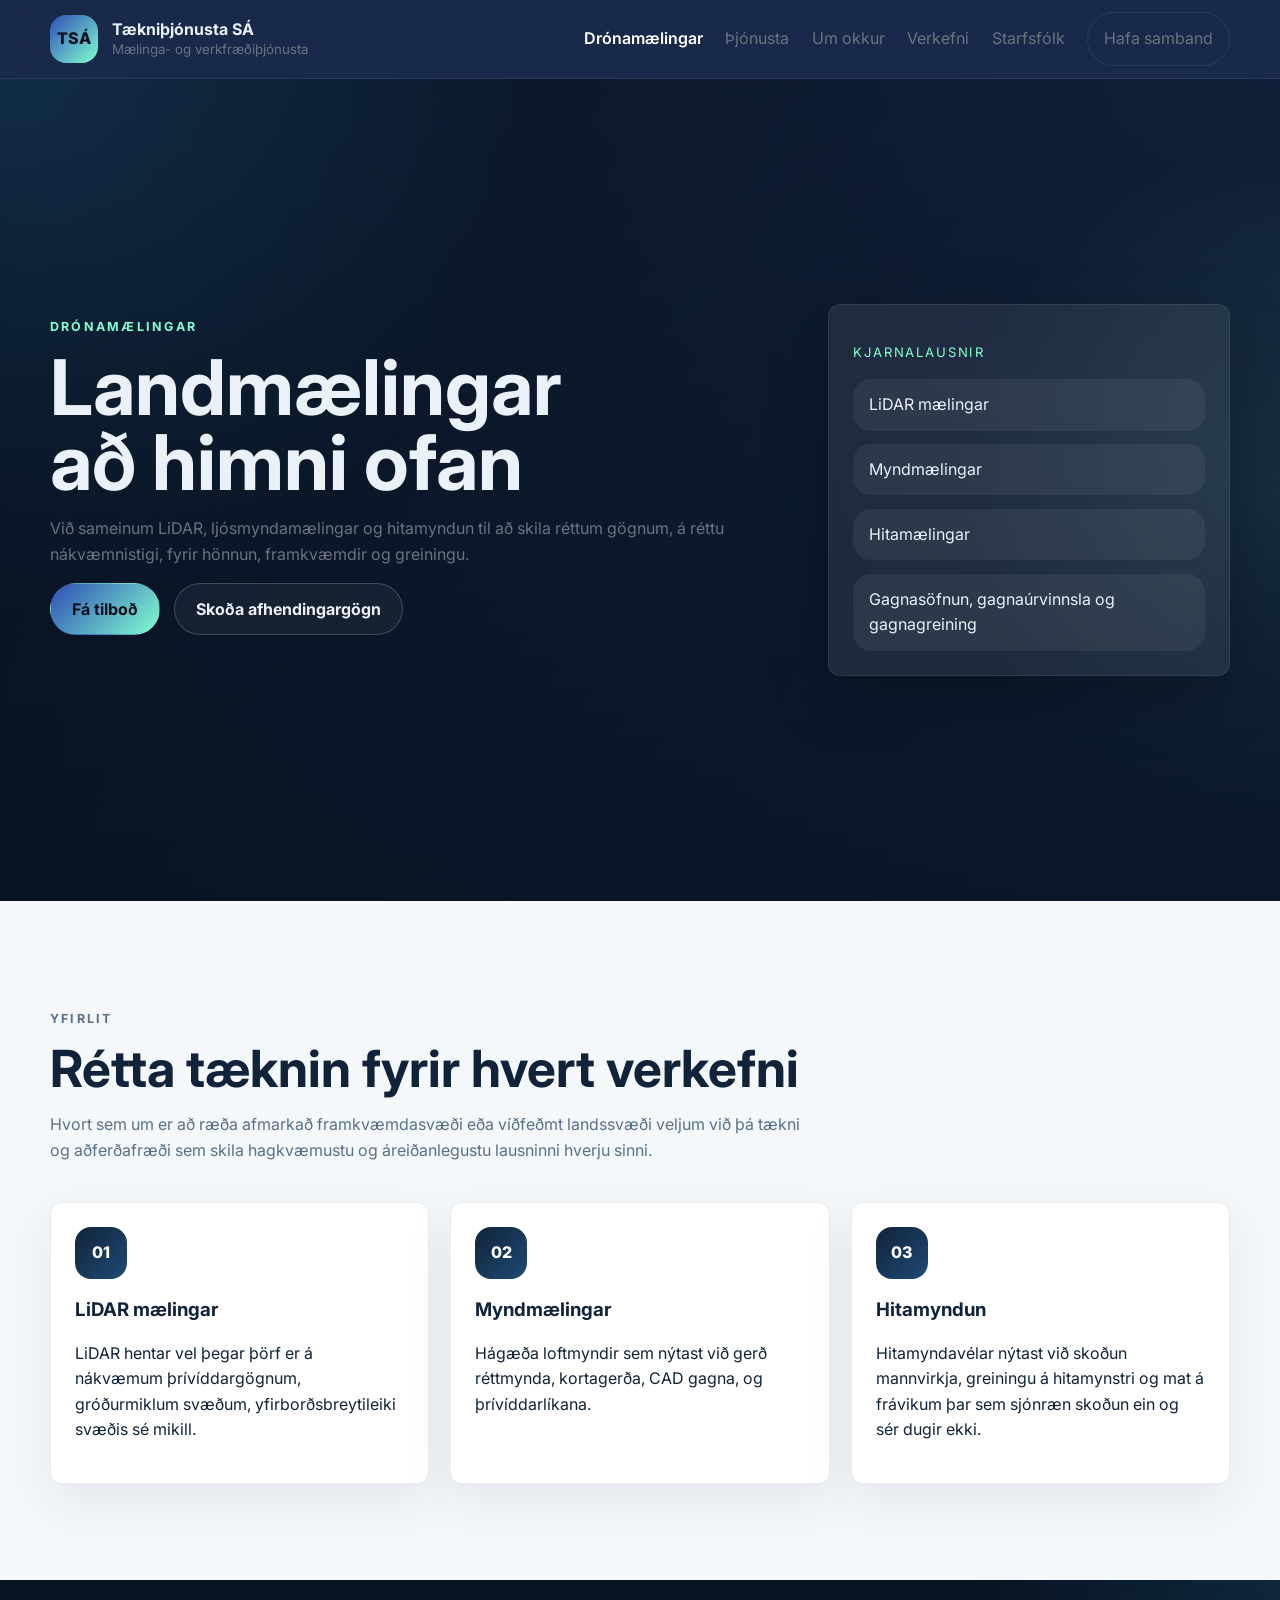
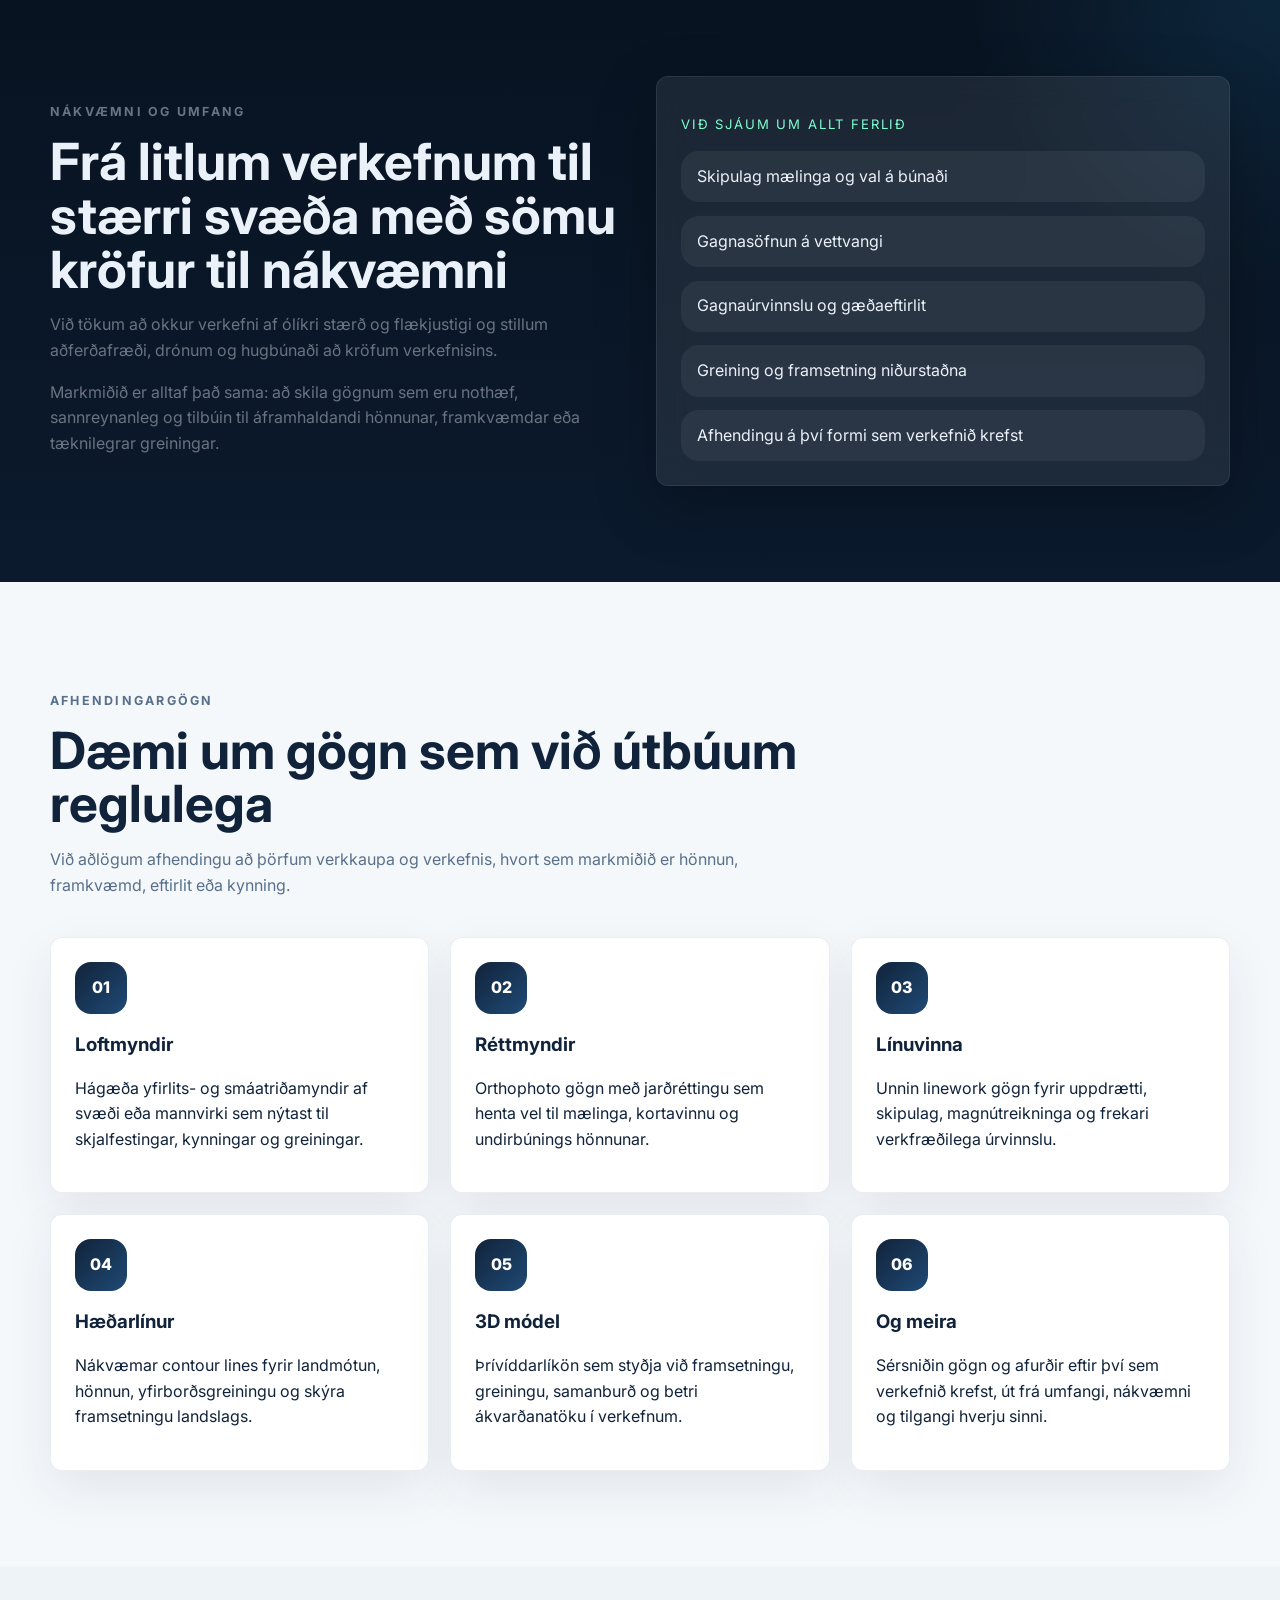
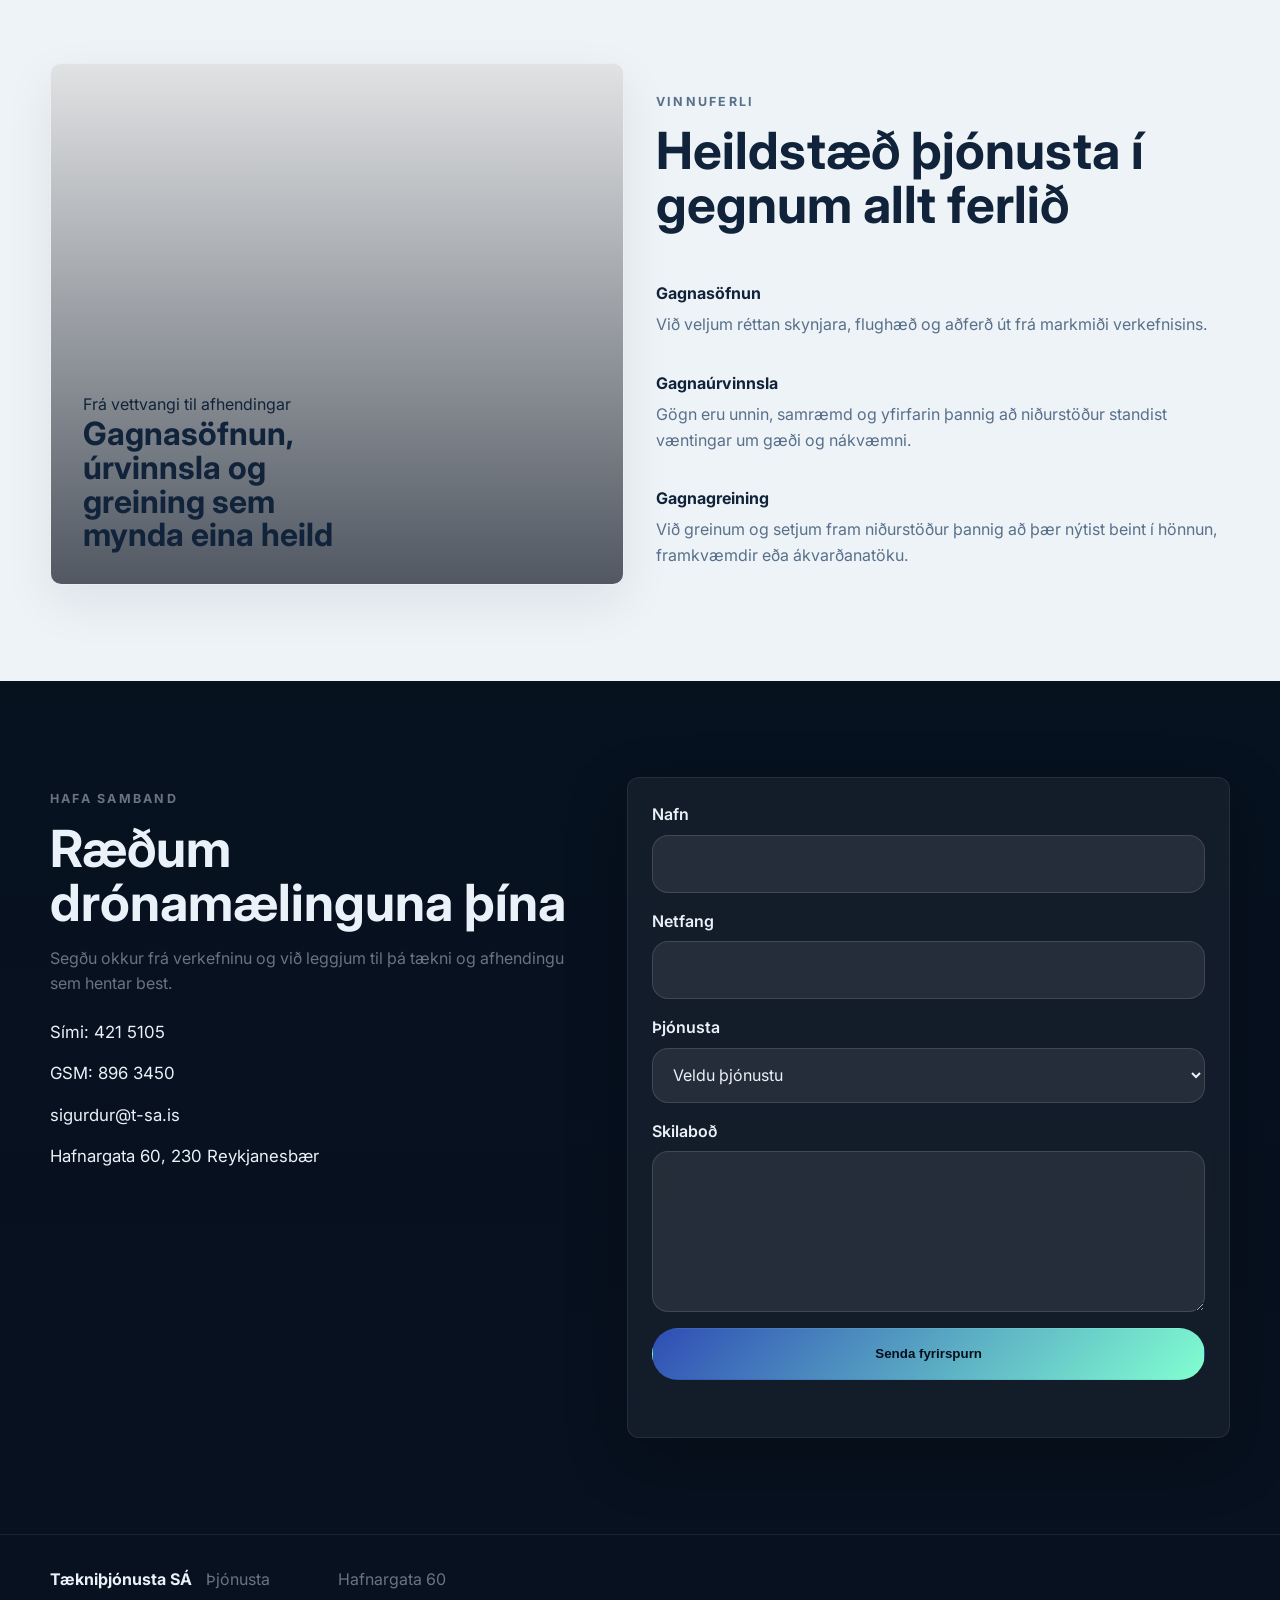
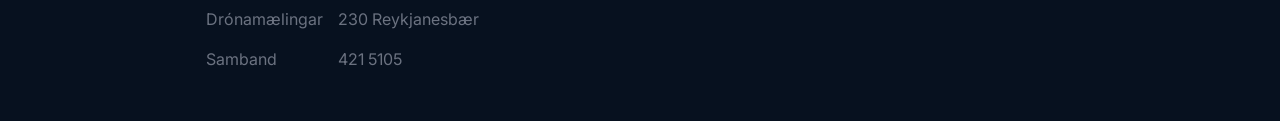
==== dronamaelingar.html @ 0bb9c309 "Add files via upload" ====
<!DOCTYPE html>
<html lang="is">
<head>
  <meta charset="UTF-8" />
  <meta name="viewport" content="width=device-width, initial-scale=1.0" />
  <meta name="description" content="Drónamælingar Tækniþjónustu SÁ - LiDAR mælingar, ljósmyndamælingar og hitamyndun með afhendingu gagna tilbúinna til hönnunar, framkvæmda og greiningar." />
  <title>Drónamælingar | Tækniþjónusta SÁ</title>
  <link rel="preconnect" href="https://fonts.googleapis.com" />
  <link rel="preconnect" href="https://fonts.gstatic.com" crossorigin />
  <link href="https://fonts.googleapis.com/css2?family=Inter:wght@400;500;600;700;800&display=swap" rel="stylesheet" />
  <link rel="stylesheet" href="styles.css" />
</head>
<body>
  <header class="site-header" id="top">
    <div class="container nav-wrapper">
      <a href="index.html" class="brand" aria-label="Tækniþjónusta SÁ heim">
        <span class="brand-mark">TSÁ</span>
        <span class="brand-text">
          <strong>Tækniþjónusta SÁ</strong>
          <small>Mælinga- og verkfræðiþjónusta</small>
        </span>
      </a>

      <button class="nav-toggle" id="navToggle" aria-label="Opna valmynd" aria-expanded="false">
        <span></span><span></span><span></span>
      </button>

      <nav class="site-nav" id="siteNav">
        <a href="dronamaelingar.html">Drónamælingar</a>
 <a href="index.html#services">Þjónusta</a>
<a href="index.html#about">Um okkur</a>
<a href="index.html#projects">Verkefni</a>
<a href="index.html#team">Starfsfólk</a>
<a href="index.html#contact" class="nav-cta">Hafa samband</a>
      </nav>
    </div>
  </header>

  <main>
    <section class="hero hero-drone">
      <div class="hero-overlay"></div>
      <div class="container hero-grid hero-grid-single">
        <div class="hero-content reveal visible">
          <p class="eyebrow">Drónamælingar</p>
          <h1>Landmælingar að himni ofan</h1>
          <p class="hero-text hero-text-light">
            Við sameinum LiDAR, ljósmyndamælingar og hitamyndun til að skila réttum gögnum,
            á réttu nákvæmnistigi, fyrir hönnun, framkvæmdir og greiningu.
          </p>
          <div class="hero-actions">
            <a href="#contact" class="btn btn-primary">Fá tilboð</a>
            <a href="#deliverables" class="btn btn-secondary">Skoða afhendingargögn</a>
          </div>
        </div>

        <aside class="hero-panel reveal visible">
          <div class="glass-card">
            <p class="panel-label">Kjarnalausnir</p>
            <ul class="service-bullets">
              <li>LiDAR mælingar</li>
              <li>Myndmælingar</li>
              <li>Hitamælingar</li>
              <li>Gagnasöfnun, gagnaúrvinnsla og gagnagreining</li>
            </ul>
          </div>
        </aside>
      </div>
    </section>

    <section class="section section-light" id="overview">
      <div class="container">
        <div class="section-heading reveal visible">
          <p class="eyebrow">Yfirlit</p>
          <h2>Rétta tæknin fyrir hvert verkefni</h2>
          <p>
            Hvort sem um er að ræða afmarkað framkvæmdasvæði eða víðfeðmt landssvæði veljum við þá tækni og aðferðafræði
            sem skila hagkvæmustu og áreiðanlegustu lausninni hverju sinni.
          </p>
        </div>

        <div class="services-grid services-grid-3">
          <article class="card reveal visible">
            <div class="card-icon">01</div>
            <h3>LiDAR mælingar</h3>
            <p>
              LiDAR hentar vel þegar þörf er á nákvæmum þrívíddargögnum, gróðurmiklum svæðum,
              yfirborðsbreytileiki svæðis sé mikill.
            </p>
          </article>
          <article class="card reveal visible delay-1">
            <div class="card-icon">02</div>
            <h3>Myndmælingar</h3>
            <p>
              Hágæða loftmyndir sem nýtast við gerð réttmynda, kortagerða,
              CAD gagna, og þrívíddarlíkana.
            </p>
          </article>
          <article class="card reveal visible delay-2">
            <div class="card-icon">03</div>
            <h3>Hitamyndun</h3>
            <p>
              Hitamyndavélar nýtast við skoðun mannvirkja, greiningu á hitamynstri og mat á frávikum
              þar sem sjónræn skoðun ein og sér dugir ekki.
            </p>
          </article>
        </div>
      </div>
    </section>

    <section class="section section-dark" id="precision">
      <div class="container two-col">
        <div class="content-block reveal visible">
          <p class="eyebrow">Nákvæmni og umfang</p>
          <h2>Frá litlum verkefnum til stærri svæða með sömu kröfur til nákvæmni</h2>
          <p>
            Við tökum að okkur verkefni af ólíkri stærð og flækjustigi og stillum aðferðafræði,
            drónum og hugbúnaði að kröfum verkefnisins.
          </p>
          <p>
            Markmiðið er alltaf það sama: að skila gögnum sem eru nothæf, sannreynanleg og tilbúin
            til áframhaldandi hönnunar, framkvæmdar eða tæknilegrar greiningar.
          </p>
        </div>
        <div class="glass-card reveal visible delay-1 drone-callout">
          <p class="panel-label">Við sjáum um allt ferlið</p>
          <ul class="service-bullets service-bullets-tight">
            <li>Skipulag mælinga og val á búnaði</li>
            <li>Gagnasöfnun á vettvangi</li>
            <li>Gagnaúrvinnslu og gæðaeftirlit</li>
            <li>Greining og framsetning niðurstaðna</li>
            <li>Afhendingu á því formi sem verkefnið krefst</li>
          </ul>
        </div>
      </div>
    </section>

    <section class="section section-light" id="deliverables">
  <div class="container">
    <div class="section-heading reveal visible">
      <p class="eyebrow">Afhendingargögn</p>
      <h2>Dæmi um gögn sem við útbúum reglulega</h2>
      <p>
        Við aðlögum afhendingu að þörfum verkkaupa og verkefnis, hvort sem markmiðið er
        hönnun, framkvæmd, eftirlit eða kynning.
      </p>
    </div>

    <div class="services-grid services-grid-3">
      <article class="card reveal visible">
        <div class="card-icon">01</div>
        <h3>Loftmyndir</h3>
        <p>
          Hágæða yfirlits- og smáatriðamyndir af svæði eða mannvirki sem nýtast til
          skjalfestingar, kynningar og greiningar.
        </p>
      </article>

      <article class="card reveal visible delay-1">
        <div class="card-icon">02</div>
        <h3>Réttmyndir</h3>
        <p>
          Orthophoto gögn með jarðréttingu sem henta vel til mælinga, kortavinnu og
          undirbúnings hönnunar.
        </p>
      </article>

      <article class="card reveal visible delay-2">
        <div class="card-icon">03</div>
        <h3>Línuvinna</h3>
        <p>
          Unnin linework gögn fyrir uppdrætti, skipulag, magnútreikninga og frekari
          verkfræðilega úrvinnslu.
        </p>
      </article>

      <article class="card reveal visible">
        <div class="card-icon">04</div>
        <h3>Hæðarlínur</h3>
        <p>
          Nákvæmar contour lines fyrir landmótun, hönnun, yfirborðsgreiningu og skýra
          framsetningu landslags.
        </p>
      </article>

      <article class="card reveal visible delay-1">
        <div class="card-icon">05</div>
        <h3>3D módel</h3>
        <p>
          Þrívíddarlíkön sem styðja við framsetningu, greiningu, samanburð og betri
          ákvarðanatöku í verkefnum.
        </p>
      </article>

      <article class="card reveal visible delay-2">
        <div class="card-icon">06</div>
        <h3>Og meira</h3>
        <p>
          Sérsniðin gögn og afurðir eftir því sem verkefnið krefst, út frá umfangi,
          nákvæmni og tilgangi hverju sinni.
        </p>
      </article>
    </div>
  </div>
</section>

    <section class="section section-light alt" id="workflow">
      <div class="container two-col">
        <div class="media-card reveal visible">
          <div class="image-placeholder image-drone">
            <div>
              <span>Frá vettvangi til afhendingar</span>
              <strong>Gagnasöfnun, úrvinnsla og greining sem mynda eina heild</strong>
            </div>
          </div>
        </div>
        <div class="content-block reveal visible delay-1">
          <p class="eyebrow">Vinnuferli</p>
          <h2>Heildstæð þjónusta í gegnum allt ferlið</h2>
          <div class="feature-list feature-list-dark">
            <div>
              <strong>Gagnasöfnun</strong>
              <span>Við veljum réttan skynjara, flughæð og aðferð út frá markmiði verkefnisins.</span>
            </div>
            <div>
              <strong>Gagnaúrvinnsla</strong>
              <span>Gögn eru unnin, samræmd og yfirfarin þannig að niðurstöður standist væntingar um gæði og nákvæmni.</span>
            </div>
            <div>
              <strong>Gagnagreining</strong>
              <span>Við greinum og setjum fram niðurstöður þannig að þær nýtist beint í hönnun, framkvæmdir eða ákvarðanatöku.</span>
            </div>
          </div>
        </div>
      </div>
    </section>

    <section class="section contact-section" id="contact">
      <div class="container contact-grid">
        <div class="contact-copy reveal visible">
          <p class="eyebrow">Hafa samband</p>
          <h2>Ræðum drónamælinguna þína</h2>
          <p>
            Segðu okkur frá verkefninu og við leggjum til þá tækni og afhendingu sem hentar best.
          </p>
          <div class="contact-list">
            <a href="tel:+3544215105">Sími: 421 5105</a>
            <a href="tel:+3548963450">GSM: 896 3450</a>
            <a href="mailto:sigurdur@t-sa.is">sigurdur@t-sa.is</a>
            <span>Hafnargata 60, 230 Reykjanesbær</span>
          </div>
        </div>

        <form class="contact-form reveal visible delay-1" id="contactForm">
          <div class="field">
            <label for="name">Nafn</label>
            <input id="name" name="name" type="text" required />
          </div>
          <div class="field">
            <label for="email">Netfang</label>
            <input id="email" name="email" type="email" required />
          </div>
          <div class="field">
            <label for="service">Þjónusta</label>
            <select id="service" name="service">
              <option value="">Veldu þjónustu</option>
              <option>LiDAR mælingar</option>
              <option>Ljósmyndamælingar</option>
              <option>Hitamyndun</option>
              <option>Heildarlausn í drónamælingum</option>
            </select>
          </div>
          <div class="field field-full">
            <label for="message">Skilaboð</label>
            <textarea id="message" name="message" rows="5" required></textarea>
          </div>
          <button type="submit" class="btn btn-primary btn-full">Senda fyrirspurn</button>
          <p class="form-note" id="formMessage"></p>
        </form>
      </div>
    </section>
  </main>

  <footer class="site-footer">
    <div class="container footer-grid">
      <div>
        <strong>Tækniþjónusta SÁ</strong>
      </div>
      <div>
        <a href="index.html#services">Þjónusta</a>
        <a href="dronamaelingar.html">Drónamælingar</a>
        <a href="index.html#contact">Samband</a>
      </div>
      <div>
        <span>Hafnargata 60</span>
        <span>230 Reykjanesbær</span>
        <span>421 5105</span>
      </div>
    </div>
  </footer>

  <script src="script.js"></script>
</body>
</html>
---- styles.css ----
:root {
  --bg: #5B7EE0;
  --bg-soft: #E8EEFF;      /* very light blue */
  --panel: #F4F7FF;   
  --text: #eaf1f8;
  --muted: #6B7280;;
  --line: rgba(255, 255, 255, 0.08);
  --accent: #35b7ff;
  --accent-2: #81ffd1;
  --white: #ffffff;
  --shadow: 0 20px 60px rgba(0, 0, 0, 0.25);
  --radius: 24px;
  --container: min(1180px, calc(100% - 2rem));
}

:root {
  --bg: #5B7EE0;
  --bg-soft: #E8EEFF;      /* very light blue */
  --panel: #F4F7FF;        /* almost white with blue tint */

  --primary: #5B7EE0;
  --primary-dark: #4666C9;
  --accent: #2F4DB5;

  --text-dark: #1A1A1A;
  --text-light: #FFFFFF;
  --text-muted: #6B7280;

  --border: #D6DEFF;

  --radius: 12px;
}



* { box-sizing: border-box; }
html { scroll-behavior: smooth; }
body {
  margin: 0;
  font-family: 'Inter', system-ui, sans-serif;
  color: var(--text);
  background: var(--bg);
  line-height: 1.6;
}
img { max-width: 100%; display: block; }
a { color: inherit; text-decoration: none; }
.container { width: var(--container); margin: 0 auto; }

.site-header {
  position: sticky;
  top: 0;
  z-index: 1000;
  backdrop-filter: blur(16px);
  background: rgba(7, 17, 31, 0.78);
  border-bottom: 1px solid var(--line);
}

.nav-wrapper {
  display: flex;
  align-items: center;
  justify-content: space-between;
  min-height: 78px;
  gap: 1rem;
}

.brand {
  display: flex;
  align-items: center;
  gap: 0.9rem;
}
.brand-mark {
  width: 48px;
  height: 48px;
  display: grid;
  place-items: center;
  border-radius: 16px;
  background: linear-gradient(135deg, var(--accent), var(--accent-2));
  color: #04111e;
  font-weight: 800;
}
.brand-text { display: flex; flex-direction: column; line-height: 1.1; }
.brand-text small { color: var(--muted); margin-top: 0.2rem; }

.site-nav {
  display: flex;
  align-items: center;
  gap: 1.4rem;
}
.site-nav a {
  color: var(--muted);
  transition: 0.25s ease;
}

.site-nav a:hover,
.site-nav a.active {
  color: var(--white);
  font-weight: 600;
  opacity: 1;
}
.nav-cta {
  padding: 0.8rem 1rem;
  border-radius: 999px;
  border: 1px solid var(--line);
}

.nav-toggle {
  display: none;
  background: transparent;
  border: 0;
  width: 46px;
  height: 46px;
  padding: 0;
}
.nav-toggle span {
  display: block;
  height: 2px;
  margin: 7px 0;
  background: var(--white);
  border-radius: 999px;
}

.hero {
  position: relative;
  overflow: hidden;
  min-height: calc(100vh - 78px);
  display: flex;
  align-items: center;
  background:
    radial-gradient(circle at top left, rgba(53, 183, 255, 0.20), transparent 35%),
    radial-gradient(circle at right center, rgba(129, 255, 209, 0.15), transparent 25%),
    linear-gradient(120deg, rgba(3, 11, 21, 0.92), rgba(8, 24, 44, 0.84)),
    url('https://images.unsplash.com/photo-1504917595217-d4dc5ebe6122?auto=format&fit=crop&w=1400&q=80') center/cover;
}
.hero-overlay {
  position: absolute;
  inset: 0;
  background: linear-gradient(to top, rgba(7, 17, 31, 0.72), rgba(7, 17, 31, 0.2));
}
.hero-grid {
  position: relative;
  z-index: 1;
  display: grid;
  grid-template-columns: 1.3fr 0.7fr;
  gap: 2rem;
  padding: 5rem 0;
}
.hero-content h1 {
  font-size: clamp(2.7rem, 6vw, 5rem);
  line-height: 0.98;
  margin: 0 0 1rem;
  max-width: 10ch;
}
.eyebrow {
  display: inline-block;
  text-transform: uppercase;
  letter-spacing: 0.18em;
  font-size: 0.78rem;
  color: var(--accent-2);
  margin-bottom: 0.8rem;
  font-weight: 700;
}
.hero-text,
.section-heading p,
.content-block p,
.project-copy p,
.contact-copy p,
.team-card p { color: var(--muted); }
.hero-actions,
.contact-list,
.site-footer div { display: flex; flex-wrap: wrap; gap: 0.9rem; }
.btn {
  display: inline-flex;
  align-items: center;
  justify-content: center;
  min-height: 52px;
  padding: 0 1.3rem;
  border-radius: 999px;
  border: 1px solid transparent;
  font-weight: 700;
  transition: transform 0.2s ease, border-color 0.2s ease, background 0.2s ease;
}
.btn:hover { transform: translateY(-2px); }
.btn-primary {
  background: linear-gradient(135deg, var(--accent), var(--accent-2));
  color: #05101c;
}
.btn-secondary {
  border-color: rgba(255,255,255,0.18);
  background: rgba(255,255,255,0.05);
}
.btn-full { width: 100%; }

.hero-stats {
  display: flex;
  gap: 1rem;
  flex-wrap: wrap;
  margin-top: 2.2rem;
}
.hero-stats article,
.glass-card,
.card,
.team-card,
.project-card,
.contact-form,
.media-card {
  border: 1px solid var(--line);
  box-shadow: var(--shadow);
}
.hero-stats article {
  min-width: 140px;
  padding: 1rem 1.1rem;
  border-radius: 20px;
  background: rgba(255,255,255,0.05);
}
.hero-stats strong {
  display: block;
  font-size: 1.5rem;
}
.hero-stats span { color: var(--muted); font-size: 0.92rem; }

.glass-card {
  border-radius: var(--radius);
  background: rgba(255,255,255,0.08);
  padding: 1.5rem;
  backdrop-filter: blur(16px);
}
.panel-label {
  font-size: 0.82rem;
  text-transform: uppercase;
  letter-spacing: 0.14em;
  color: var(--accent-2);
  margin-bottom: 1rem;
}
.service-bullets {
  list-style: none;
  padding: 0;
  margin: 0;
  display: grid;
  gap: 0.85rem;
}
.service-bullets li {
  padding: 0.8rem 1rem;
  border-radius: 18px;
  background: rgba(255,255,255,0.06);
  color: var(--text);
}

.section { padding: 6rem 0; }
.section-light { background: #f5f8fb; color: #11233a; }
.section-light .eyebrow { color: #1175b8; }
.section-light .card,
.section-light .team-card,
.section-light .project-card,
.section-light .contact-form,
.section-light .media-card {
  border-color: rgba(17, 35, 58, 0.08);
  box-shadow: 0 18px 50px rgba(16, 29, 45, 0.08);
}
.section-light .section-heading p,
.section-light .content-block p,
.section-light .team-card p,
.section-light .project-copy p,
.section-light .contact-copy p,
.section-light .contact-list,
.section-light .feature-list span { color: #58708b; }
.section-heading { max-width: 760px; margin-bottom: 2.4rem; }
.section-heading h2,
.content-block h2,
.contact-copy h2 {
  font-size: clamp(2rem, 4vw, 3.4rem);
  line-height: 1.05;
  margin: 0 0 1rem;
}

.services-grid,
.team-grid,
.projects-grid {
  display: grid;
  gap: 1.3rem;
}
.services-grid { grid-template-columns: repeat(3, 1fr); }
.team-grid { grid-template-columns: repeat(4, 1fr); }
.projects-grid { grid-template-columns: repeat(3, 1fr); }

.card,
.team-card,
.project-card,
.contact-form,
.media-card {
  background: var(--white);
  border-radius: var(--radius);
}
.card {
  padding: 1.5rem;
}
.card h3 { margin-top: 1rem; margin-bottom: 0.6rem; }
.card-icon {
  width: 52px;
  height: 52px;
  display: grid;
  place-items: center;
  border-radius: 16px;
  background: linear-gradient(135deg, #11233a, #1f4a75);
  color: white;
  font-weight: 800;
}

.section-dark {
  background:
    radial-gradient(circle at top right, rgba(53, 183, 255, 0.12), transparent 22%),
    linear-gradient(180deg, #081321, #0b1a2d);
}
.two-col {
  display: grid;
  grid-template-columns: 1fr 1fr;
  gap: 2rem;
  align-items: center;
}
.media-card,
.image-placeholder {
  min-height: 520px;
}
.image-placeholder {
  border-radius: calc(var(--radius) - 2px);
  display: flex;
  align-items: end;
  padding: 2rem;
  background:
    linear-gradient(180deg, rgba(7,17,31,0.12), rgba(7,17,31,0.7)),
    url('https://images.unsplash.com/photo-1521207418485-99c705420785?auto=format&fit=crop&w=1200&q=80') center/cover;
}
.image-placeholder strong {
  display: block;
  font-size: 2rem;
  line-height: 1.05;
  max-width: 12ch;
}
.feature-list {
  display: grid;
  gap: 1rem;
  margin-top: 2rem;
}
.feature-list div {
  padding: 1rem 0 0;
  border-top: 1px solid var(--line);
}
.feature-list strong { display: block; margin-bottom: 0.35rem; }

.project-card { overflow: hidden; }
.project-image {
  min-height: 220px;
  background-size: cover;
  background-position: center;
}
.project-one { background-image: url('https://images.unsplash.com/photo-1504307651254-35680f356dfd?auto=format&fit=crop&w=1200&q=80'); }
.project-two { background-image: url('https://images.unsplash.com/photo-1518005020951-eccb494ad742?auto=format&fit=crop&w=1200&q=80'); }
.project-three { background-image: url('https://images.unsplash.com/photo-1473448912268-2022ce9509d8?auto=format&fit=crop&w=1200&q=80'); }
.project-copy { padding: 1.4rem; }

.alt { background: #eef3f7; }
.team-card {
  padding: 1.4rem;
  display: grid;
  gap: 0.5rem;
}
.avatar {
  width: 62px;
  height: 62px;
  display: grid;
  place-items: center;
  border-radius: 20px;
  font-weight: 800;
  color: #0b1a2d;
  background: linear-gradient(135deg, var(--accent), var(--accent-2));
}
.team-card h3 { margin: 0.4rem 0 0; font-size: 1.05rem; }
.team-card a { color: #1175b8; font-weight: 600; }

.contact-section {
  background:
    linear-gradient(180deg, rgba(7,17,31,0.96), rgba(7,17,31,1)),
    #07111f;
}
.contact-grid {
  display: grid;
  grid-template-columns: 0.95fr 1.05fr;
  gap: 2rem;
  align-items: start;
}
.contact-list {
  flex-direction: column;
  margin-top: 1.4rem;
}
.contact-list a,
.contact-list span { color: var(--text); font-size: 1.05rem; }
.contact-form {
  padding: 1.5rem;
  background: rgba(255,255,255,0.05);
  backdrop-filter: blur(12px);
}
.field {
  display: grid;
  gap: 0.45rem;
  margin-bottom: 1rem;
}
.field-full { grid-column: 1 / -1; }
label { font-weight: 600; }
input, select, textarea {
  width: 100%;
  border: 1px solid rgba(255,255,255,0.12);
  background: rgba(255,255,255,0.08);
  color: var(--text);
  border-radius: 16px;
  padding: 0.95rem 1rem;
  font: inherit;
}
textarea { resize: vertical; }
.form-note { margin: 0.9rem 0 0; color: var(--accent-2); min-height: 1.2rem; }

.site-footer {
  padding: 2rem 0 3rem;
  border-top: 1px solid var(--line);
  background: #07111f;
}
.footer-grid {
  display: grid;
  grid-template-columns: 1.3fr 0.7fr 0.7fr;
  gap: 1.5rem;
}
.site-footer p,
.site-footer span,
.site-footer a { color: var(--muted); }
.site-footer strong { display: inline-block; margin-bottom: 0.7rem; }
.site-footer div:nth-child(2),
.site-footer div:nth-child(3) { flex-direction: column; }

.reveal {
  opacity: 0;
  transform: translateY(24px);
  transition: opacity 0.7s ease, transform 0.7s ease;
}
.reveal.visible {
  opacity: 1;
  transform: translateY(0);
}
.delay-1 { transition-delay: 0.1s; }
.delay-2 { transition-delay: 0.2s; }

@media (max-width: 1080px) {
  .services-grid,
  .projects-grid { grid-template-columns: repeat(2, 1fr); }
  .team-grid { grid-template-columns: repeat(3, 1fr); }
  .hero-grid,
  .two-col,
  .contact-grid,
  .footer-grid { grid-template-columns: 1fr; }
}

@media (max-width: 760px) {
  .nav-toggle { display: block; }
  .site-nav {
    position: absolute;
    top: calc(100% + 1px);
    right: 1rem;
    left: 1rem;
    display: none;
    flex-direction: column;
    align-items: stretch;
    padding: 1rem;
    background: rgba(7,17,31,0.98);
    border: 1px solid var(--line);
    border-radius: 20px;
  }
  .site-nav.open { display: flex; }
  .services-grid,
  .team-grid,
  .projects-grid { grid-template-columns: 1fr; }
  .hero-content h1 { max-width: 12ch; }
  .section { padding: 4.5rem 0; }
  .image-placeholder,
  .media-card { min-height: 360px; }
}
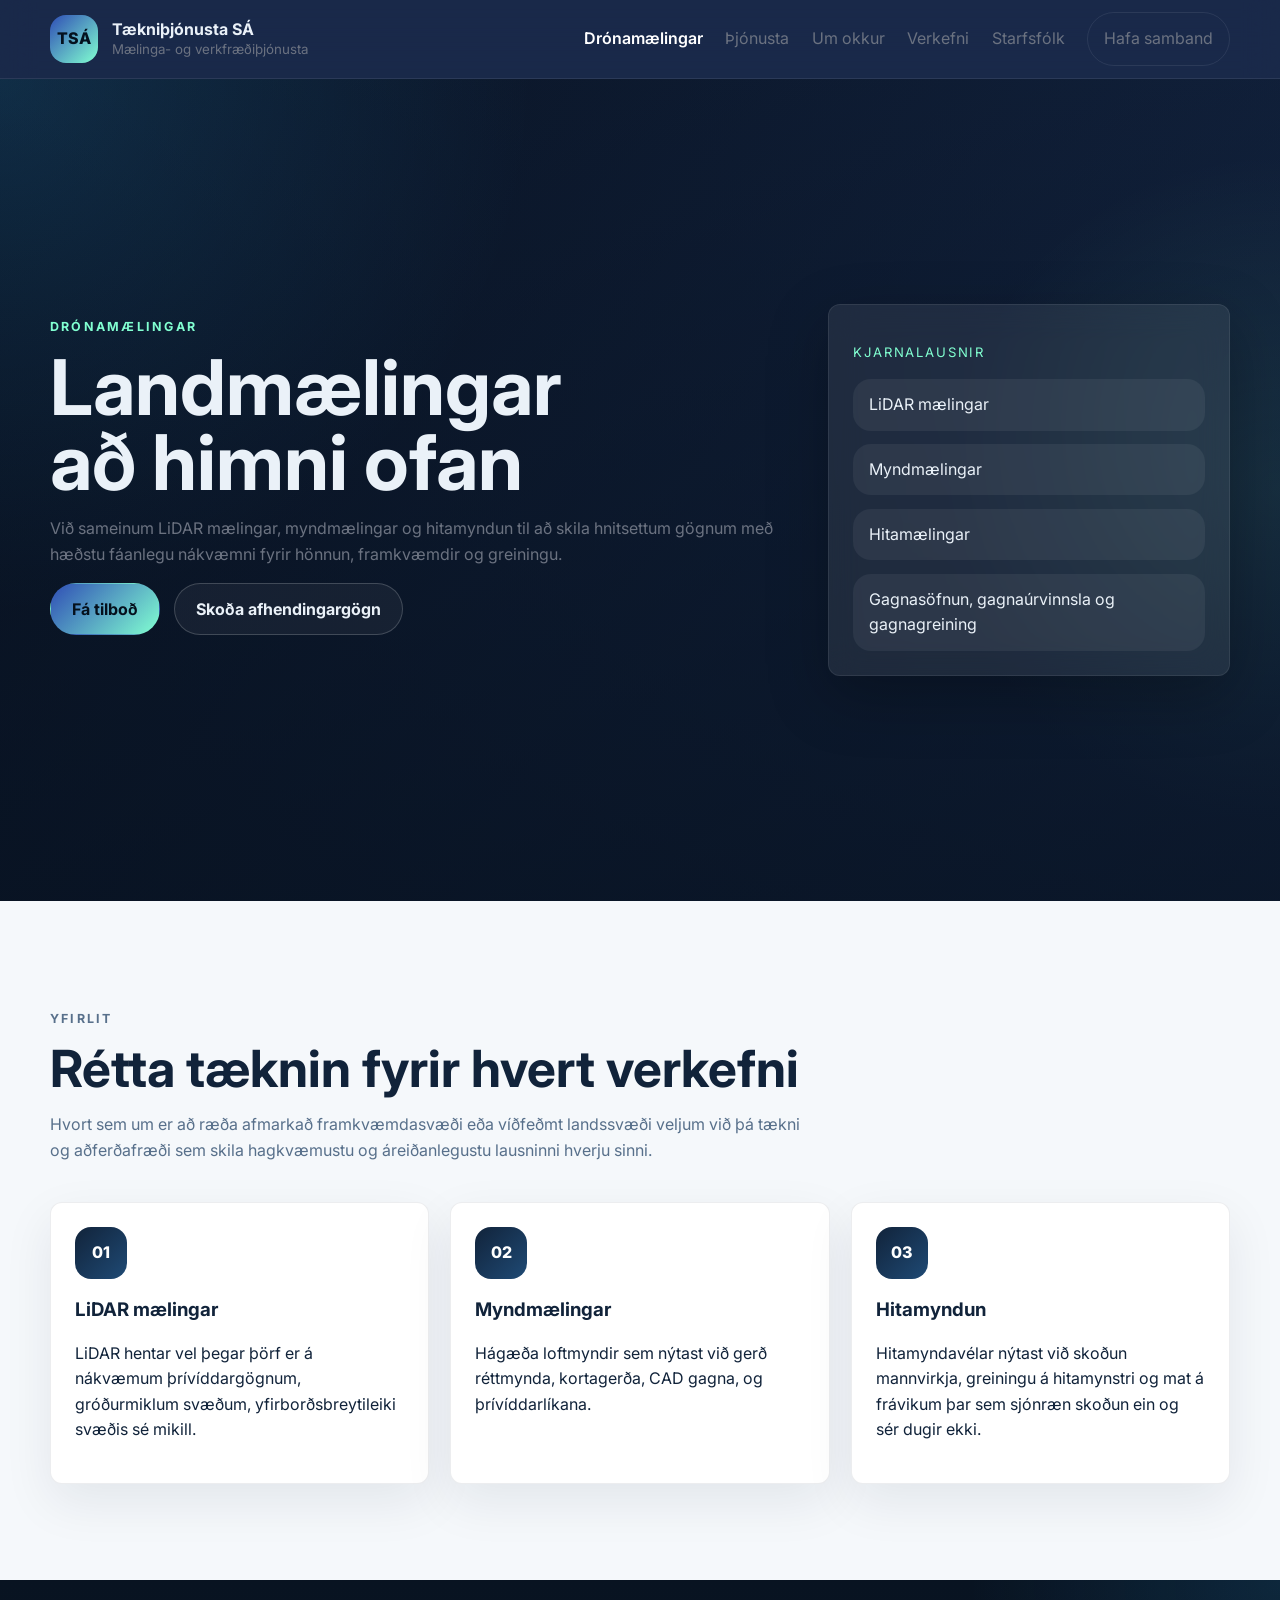
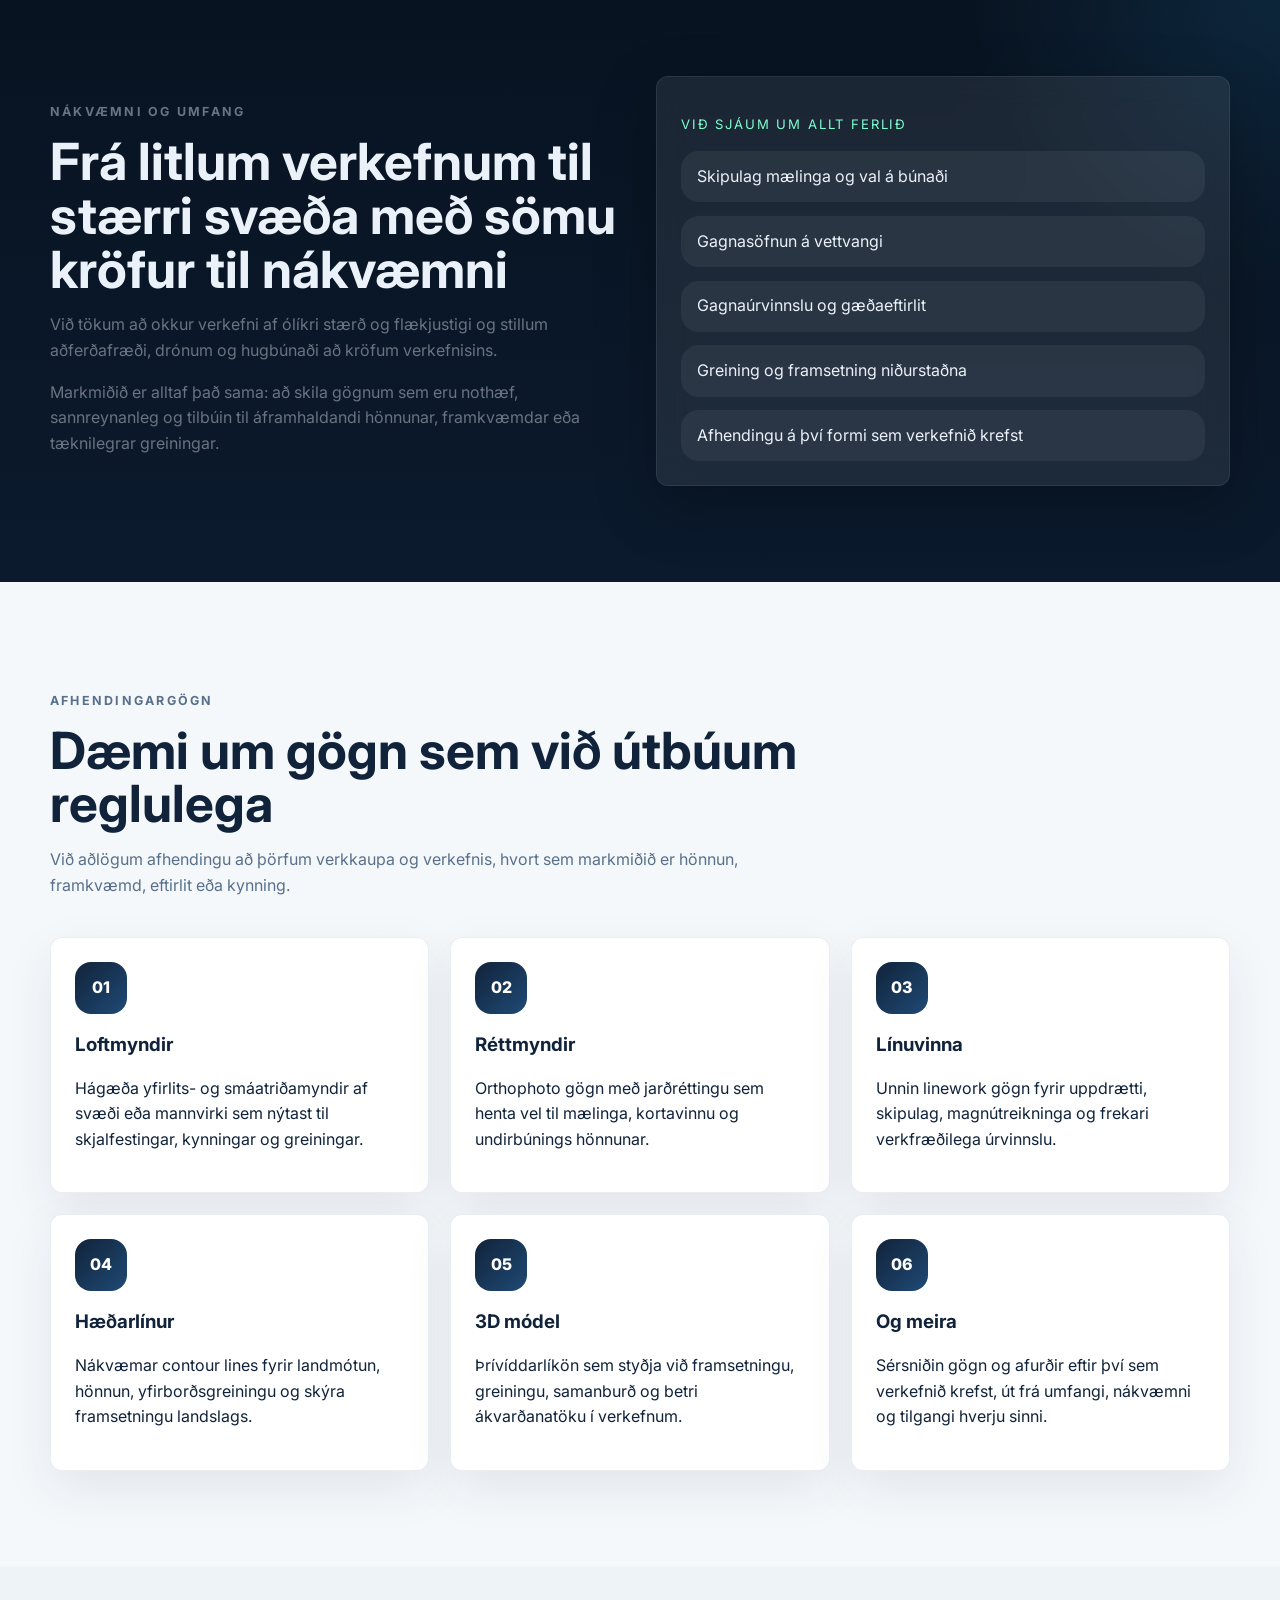
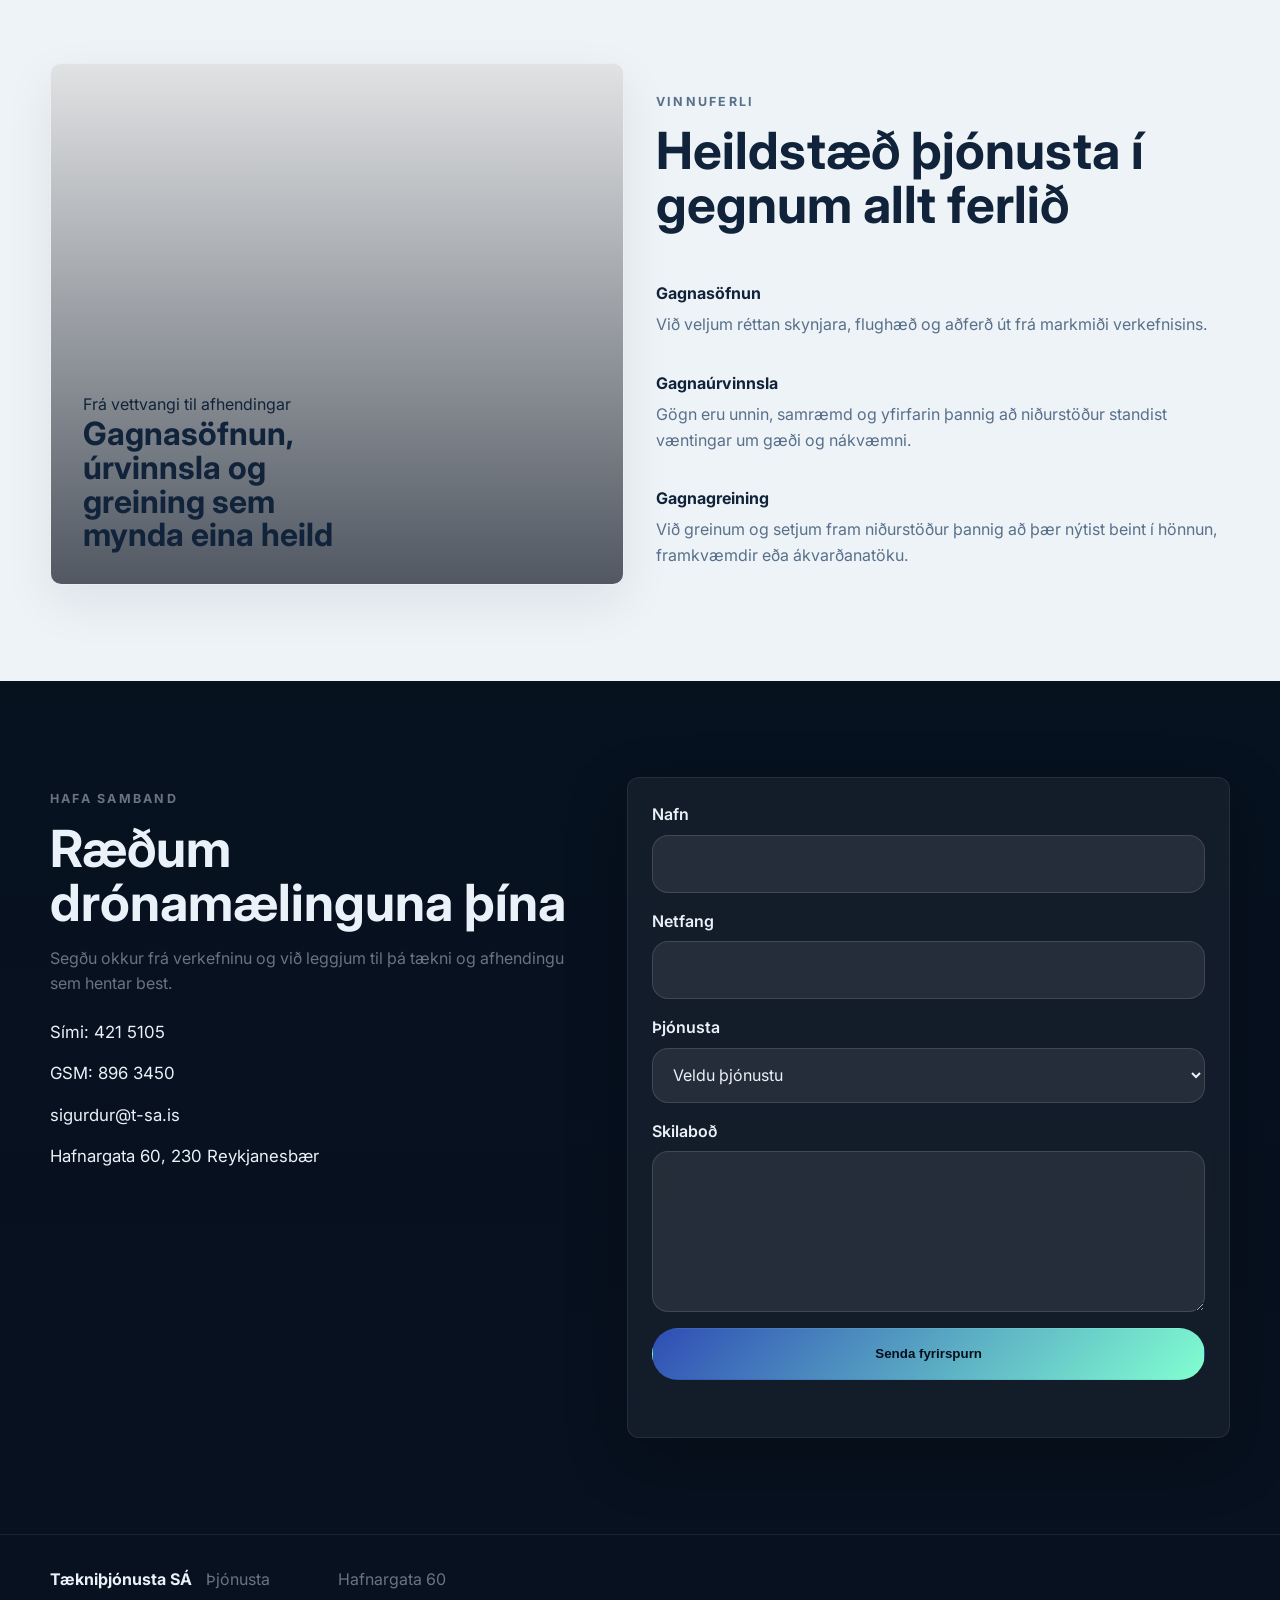
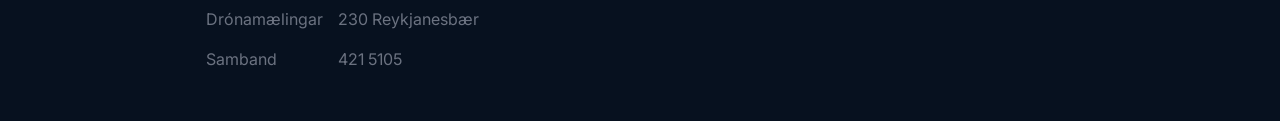
==== commit 1d4d1d84: "Add files via upload" ====
--- a/dronamaelingar.html
+++ b/dronamaelingar.html
@@ -44,8 +44,7 @@
           <p class="eyebrow">Drónamælingar</p>
           <h1>Landmælingar að himni ofan</h1>
           <p class="hero-text hero-text-light">
-            Við sameinum LiDAR, ljósmyndamælingar og hitamyndun til að skila réttum gögnum,
-            á réttu nákvæmnistigi, fyrir hönnun, framkvæmdir og greiningu.
+            Við sameinum LiDAR mælingar, myndmælingar og hitamyndun til að skila hnitsettum gögnum með hæðstu fáanlegu nákvæmni fyrir hönnun, framkvæmdir og greiningu.
           </p>
           <div class="hero-actions">
             <a href="#contact" class="btn btn-primary">Fá tilboð</a>
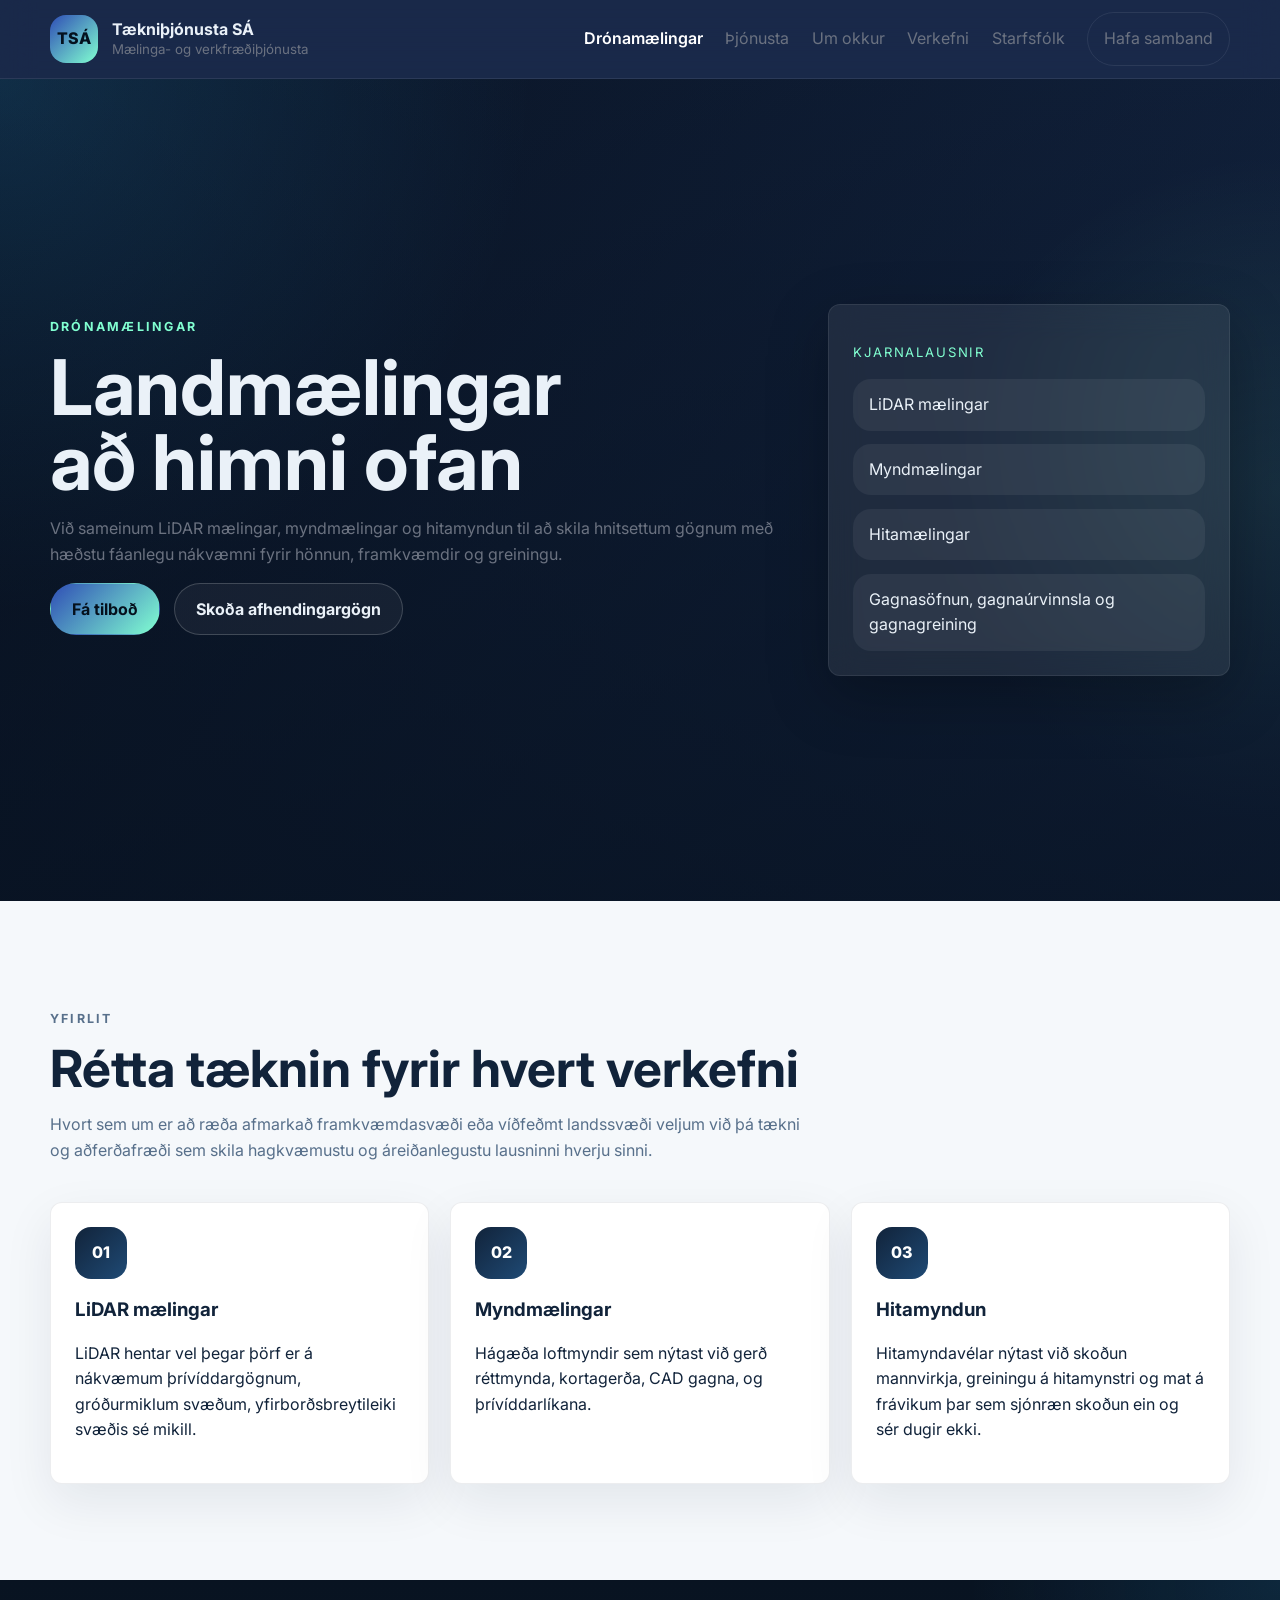
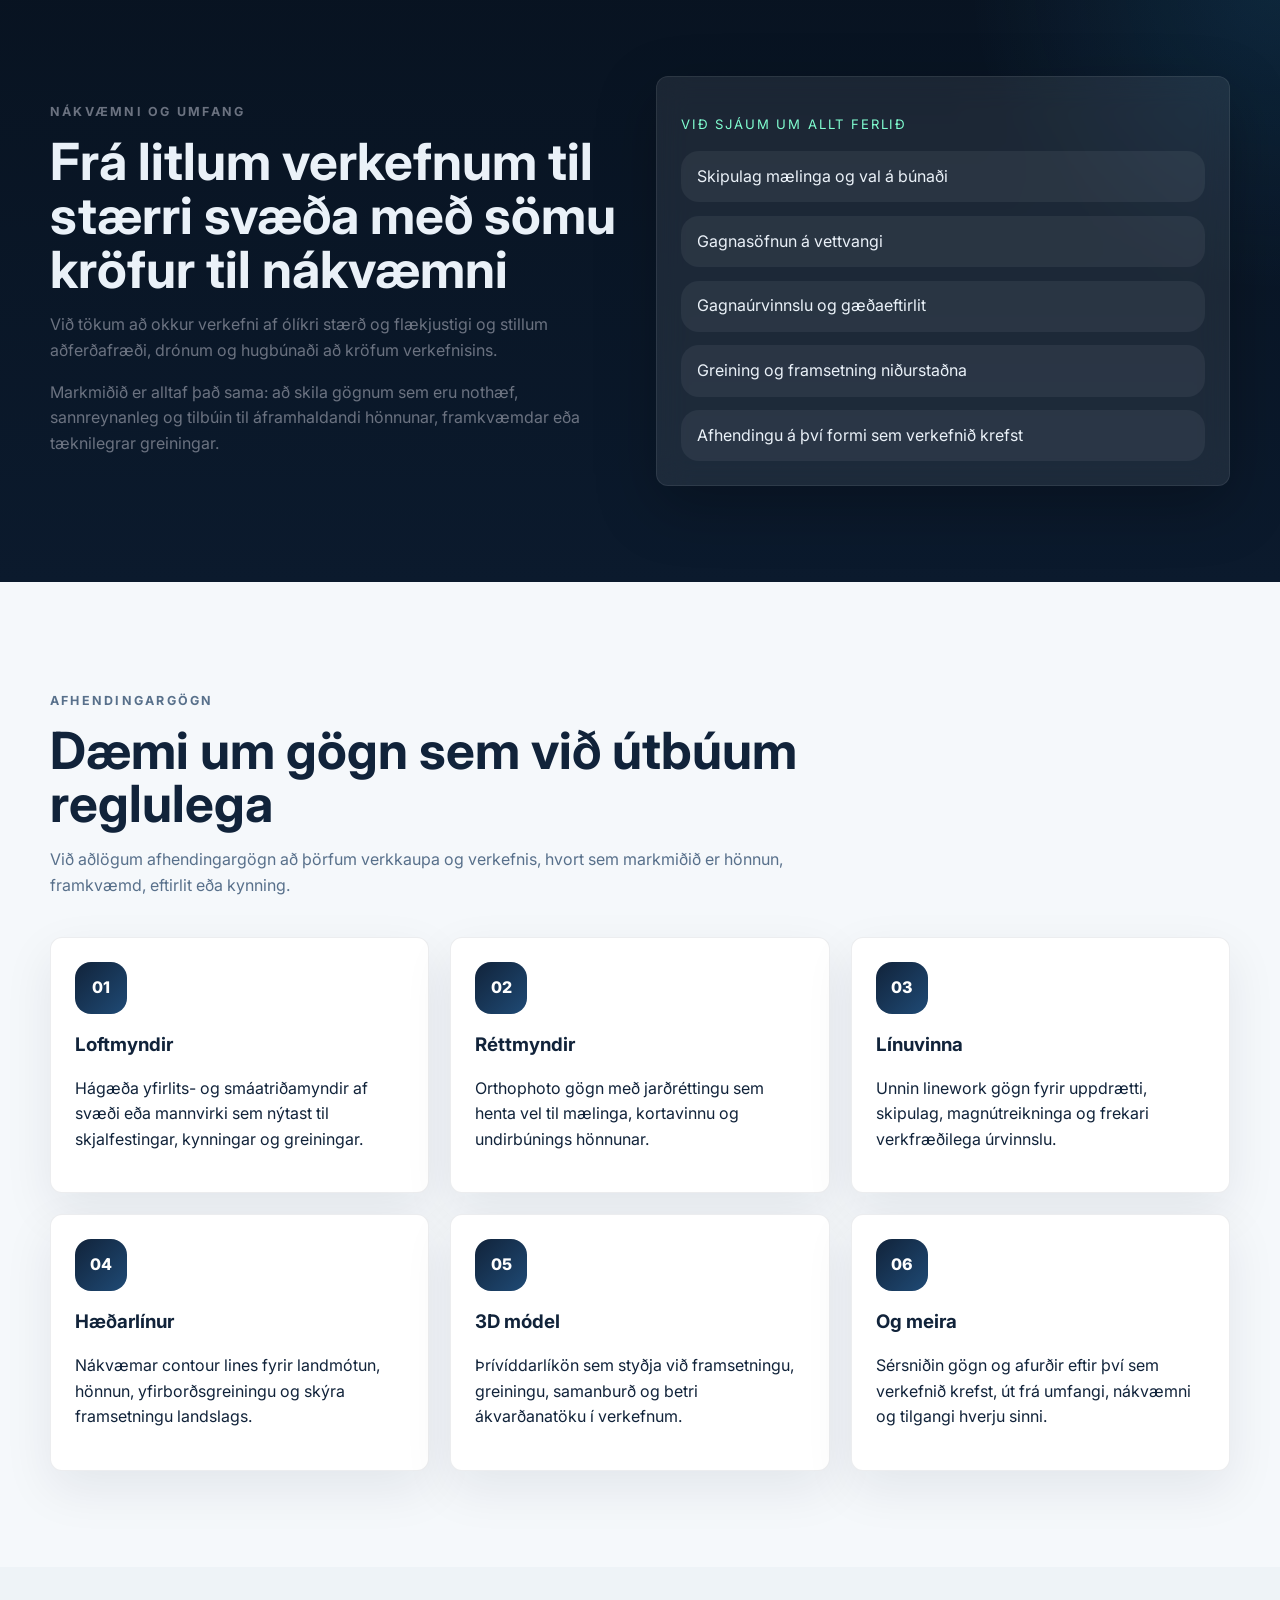
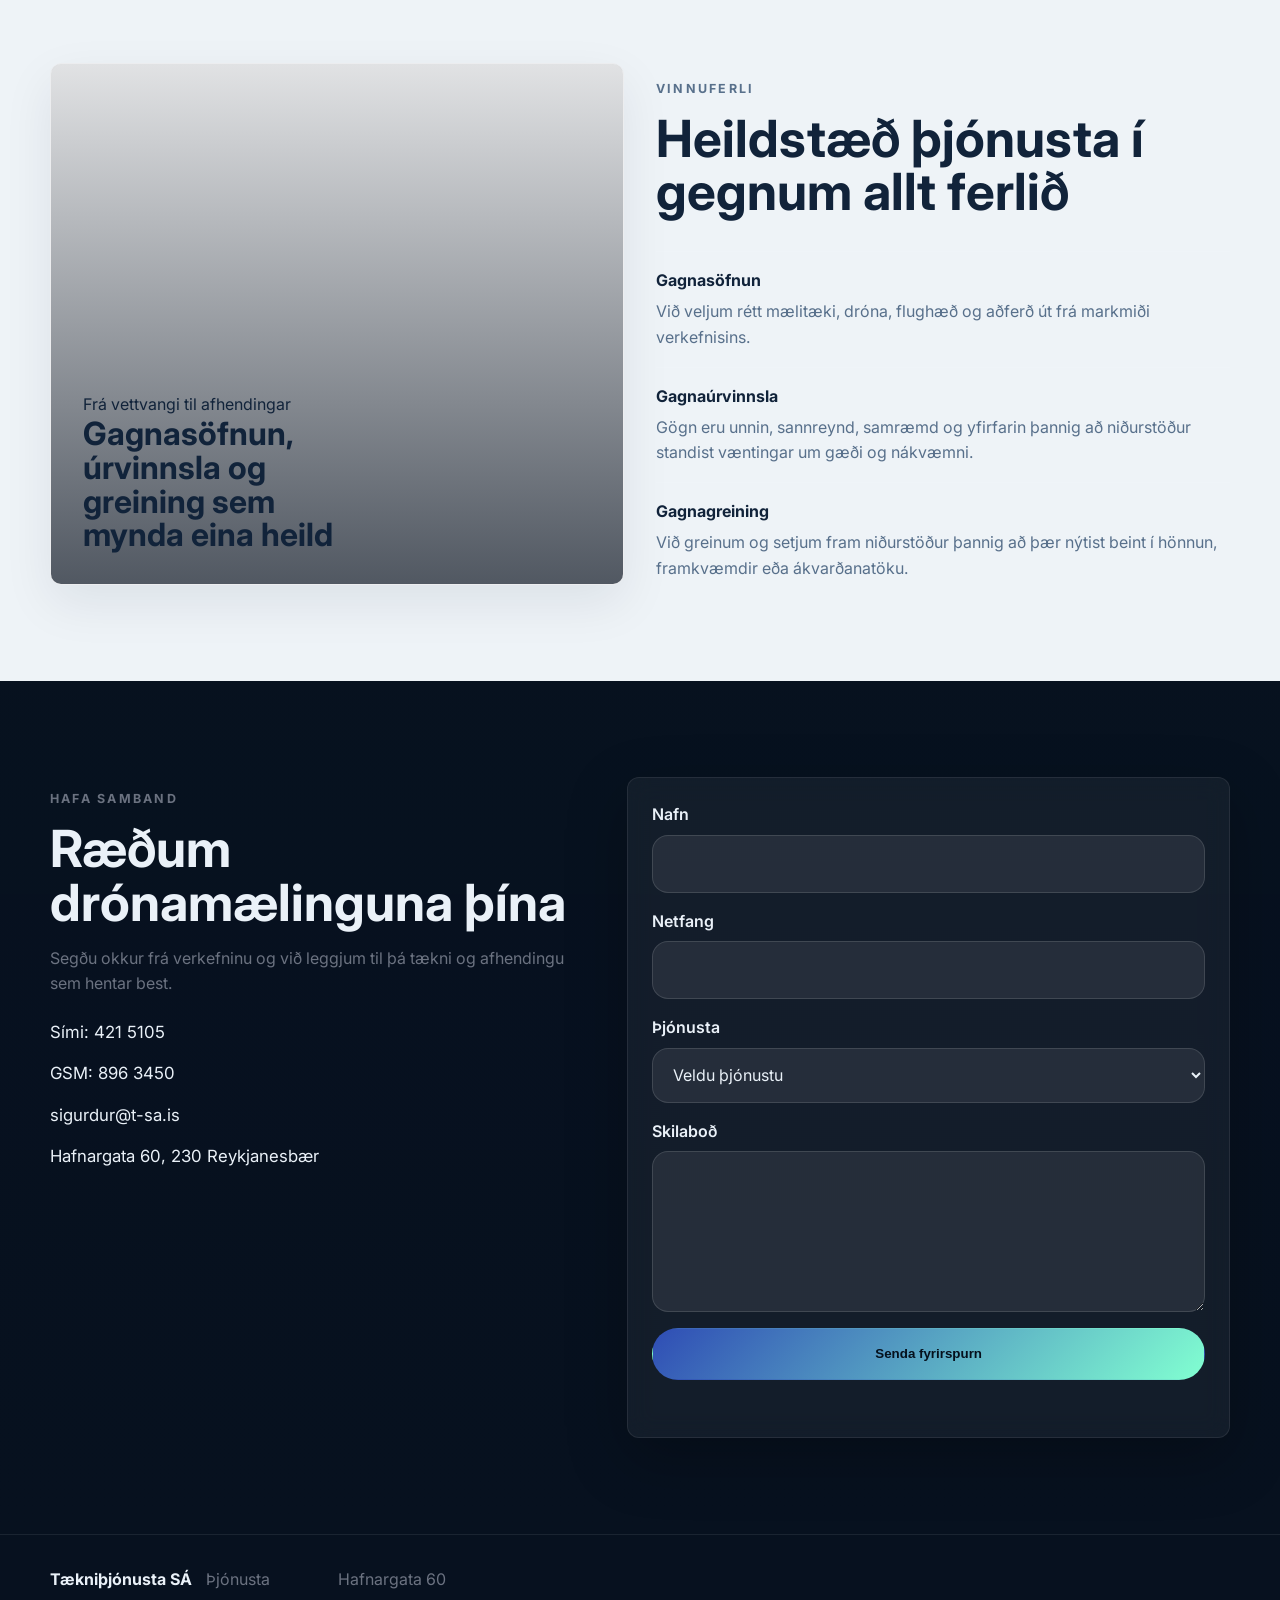
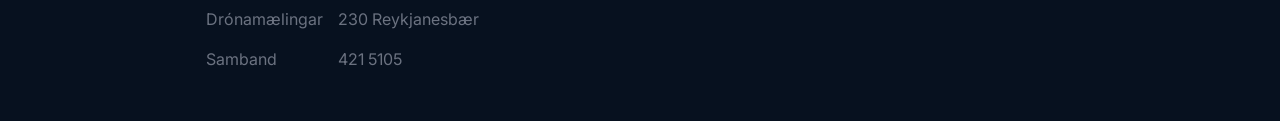
==== commit 51e9ff51: "Add files via upload" ====
--- a/dronamaelingar.html
+++ b/dronamaelingar.html
@@ -139,7 +139,7 @@
       <p class="eyebrow">Afhendingargögn</p>
       <h2>Dæmi um gögn sem við útbúum reglulega</h2>
       <p>
-        Við aðlögum afhendingu að þörfum verkkaupa og verkefnis, hvort sem markmiðið er
+        Við aðlögum afhendingargögn að þörfum verkkaupa og verkefnis, hvort sem markmiðið er
         hönnun, framkvæmd, eftirlit eða kynning.
       </p>
     </div>
@@ -218,11 +218,11 @@
           <div class="feature-list feature-list-dark">
             <div>
               <strong>Gagnasöfnun</strong>
-              <span>Við veljum réttan skynjara, flughæð og aðferð út frá markmiði verkefnisins.</span>
+              <span>Við veljum rétt mælitæki, dróna, flughæð og aðferð út frá markmiði verkefnisins.</span>
             </div>
             <div>
               <strong>Gagnaúrvinnsla</strong>
-              <span>Gögn eru unnin, samræmd og yfirfarin þannig að niðurstöður standist væntingar um gæði og nákvæmni.</span>
+              <span>Gögn eru unnin, sannreynd, samræmd og yfirfarin þannig að niðurstöður standist væntingar um gæði og nákvæmni.</span>
             </div>
             <div>
               <strong>Gagnagreining</strong>
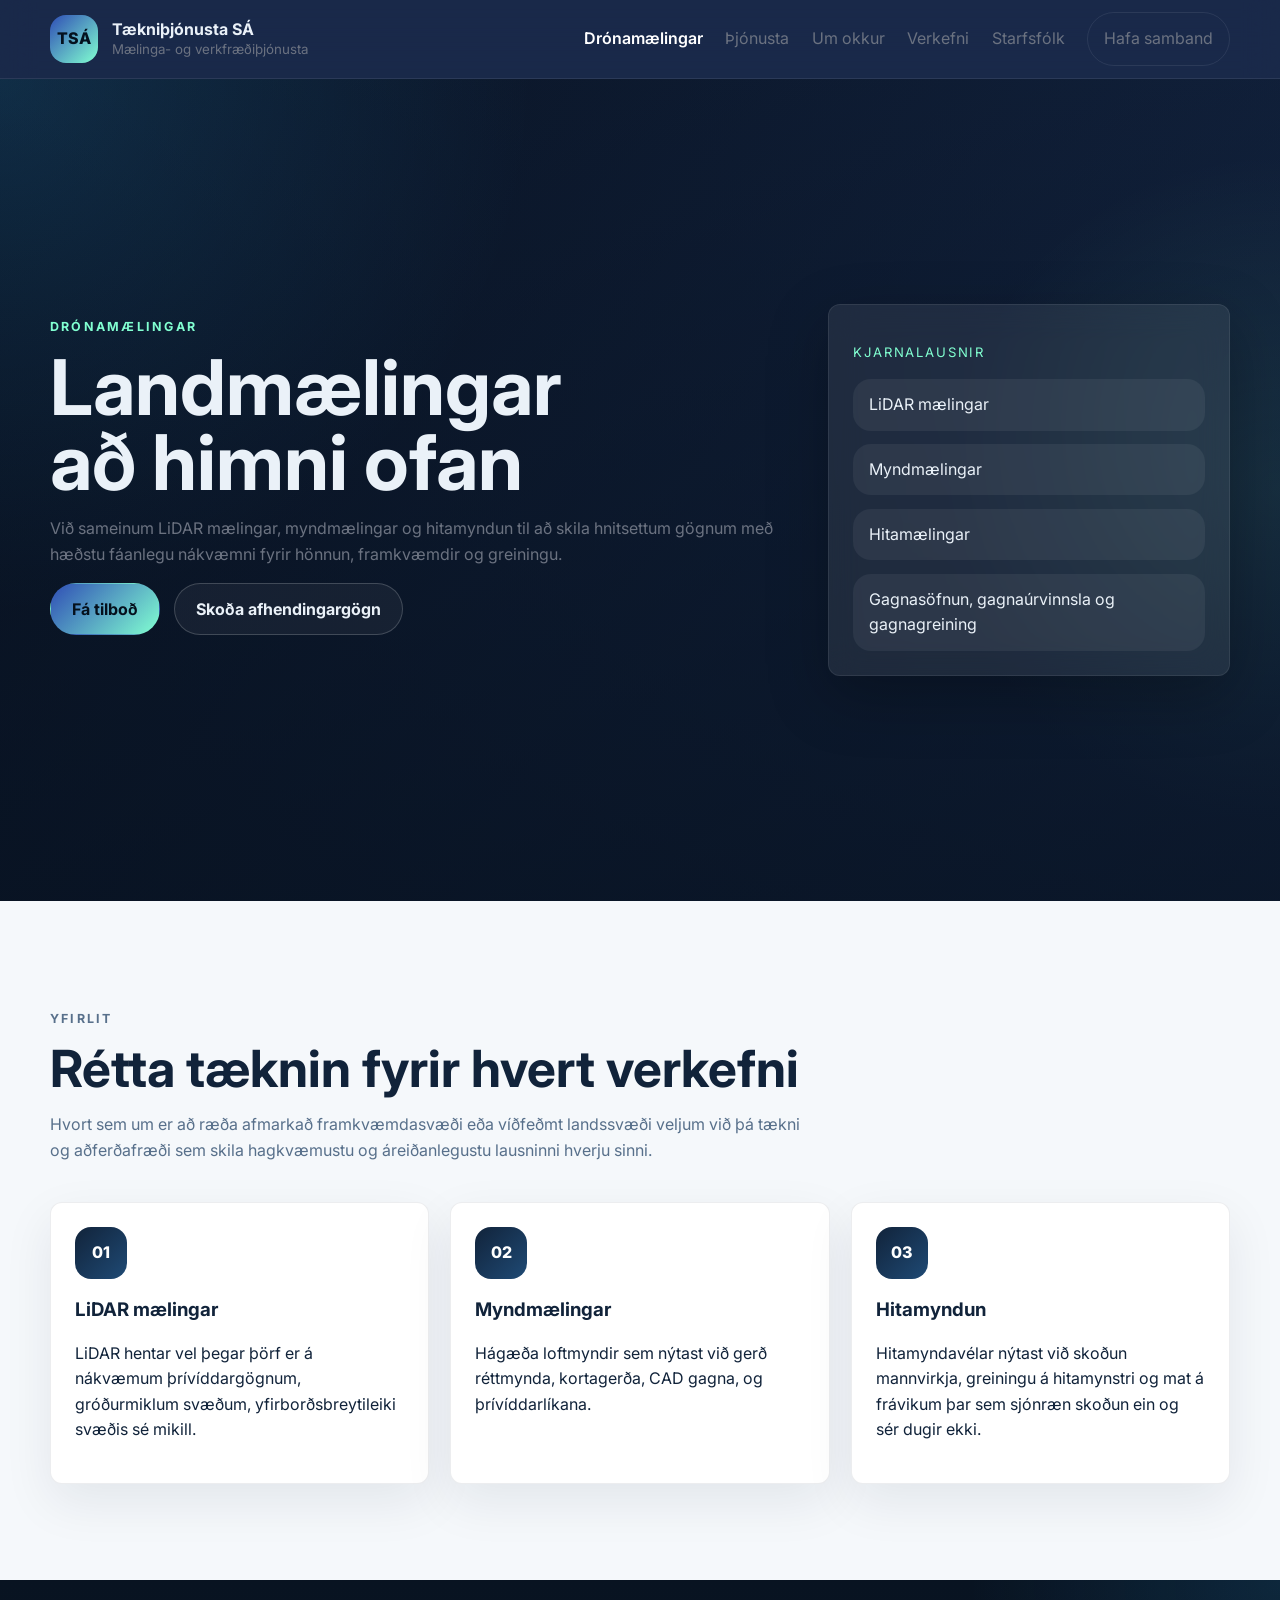
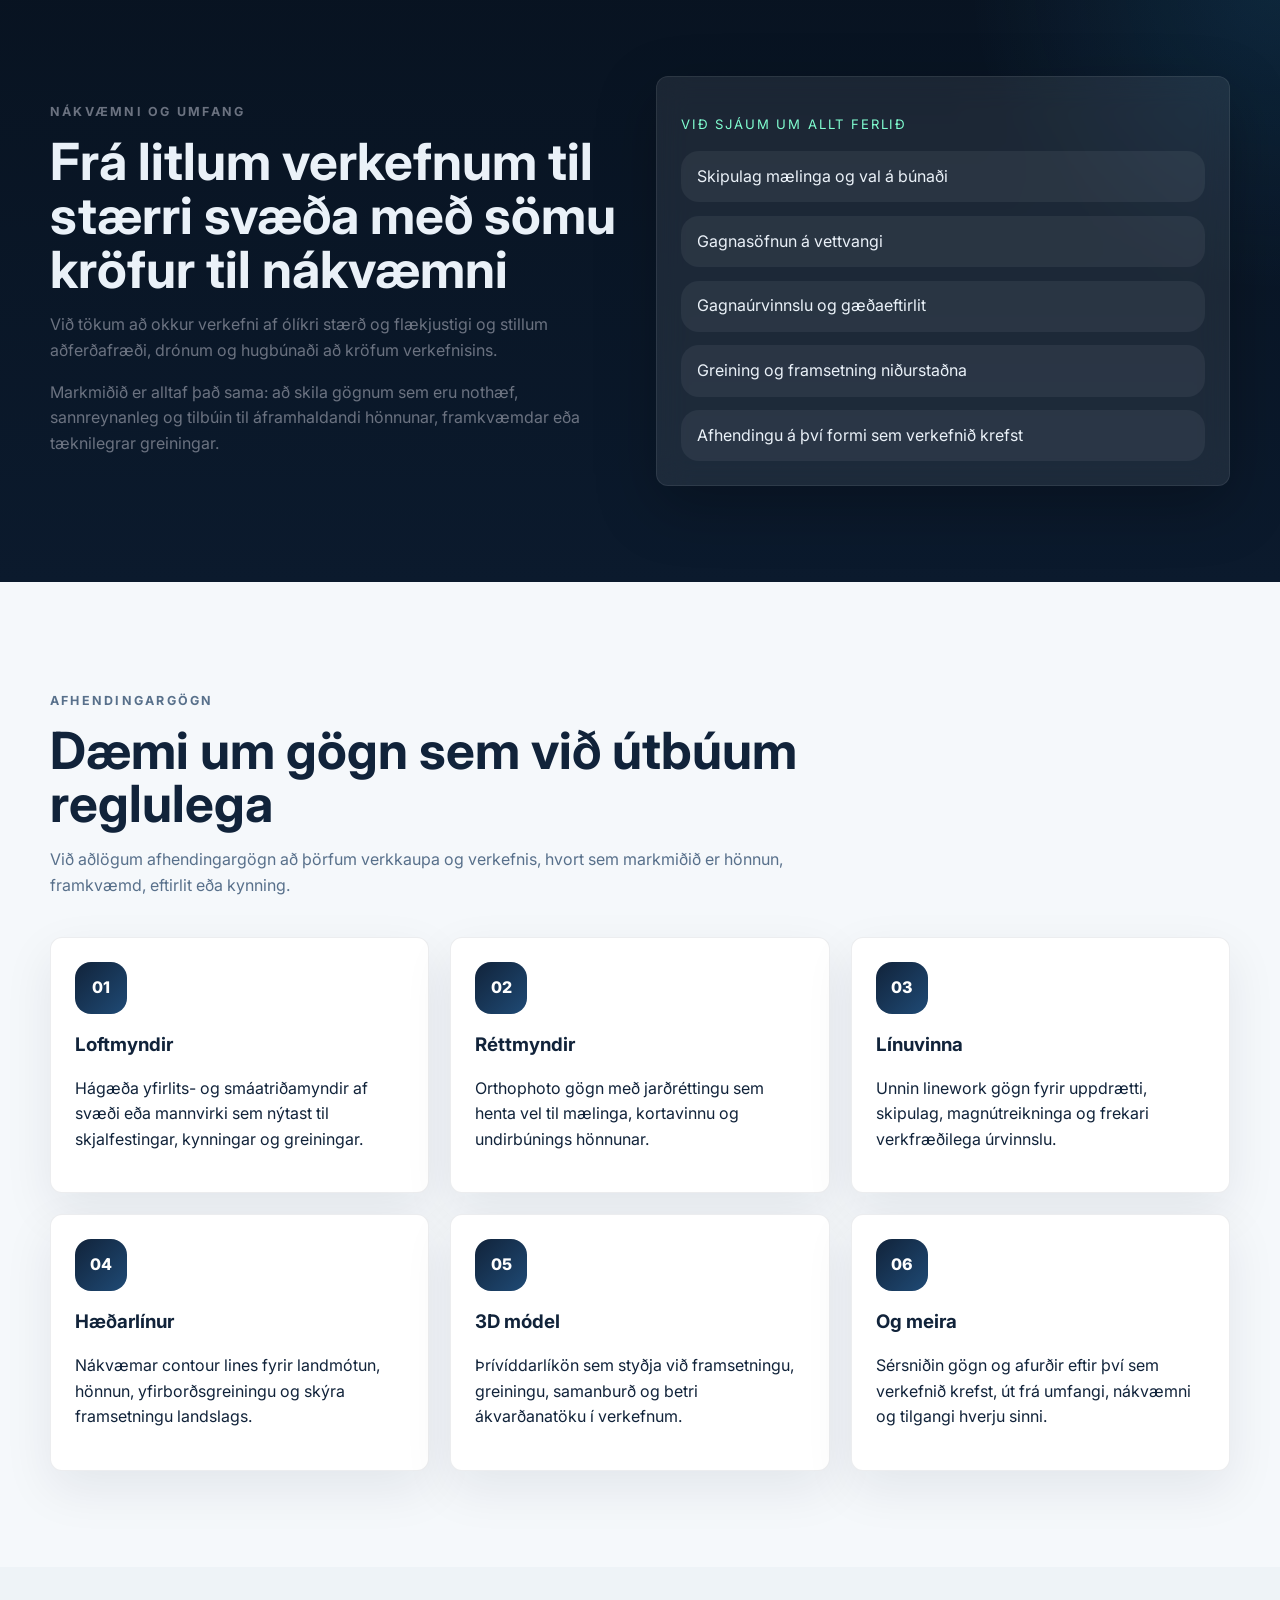
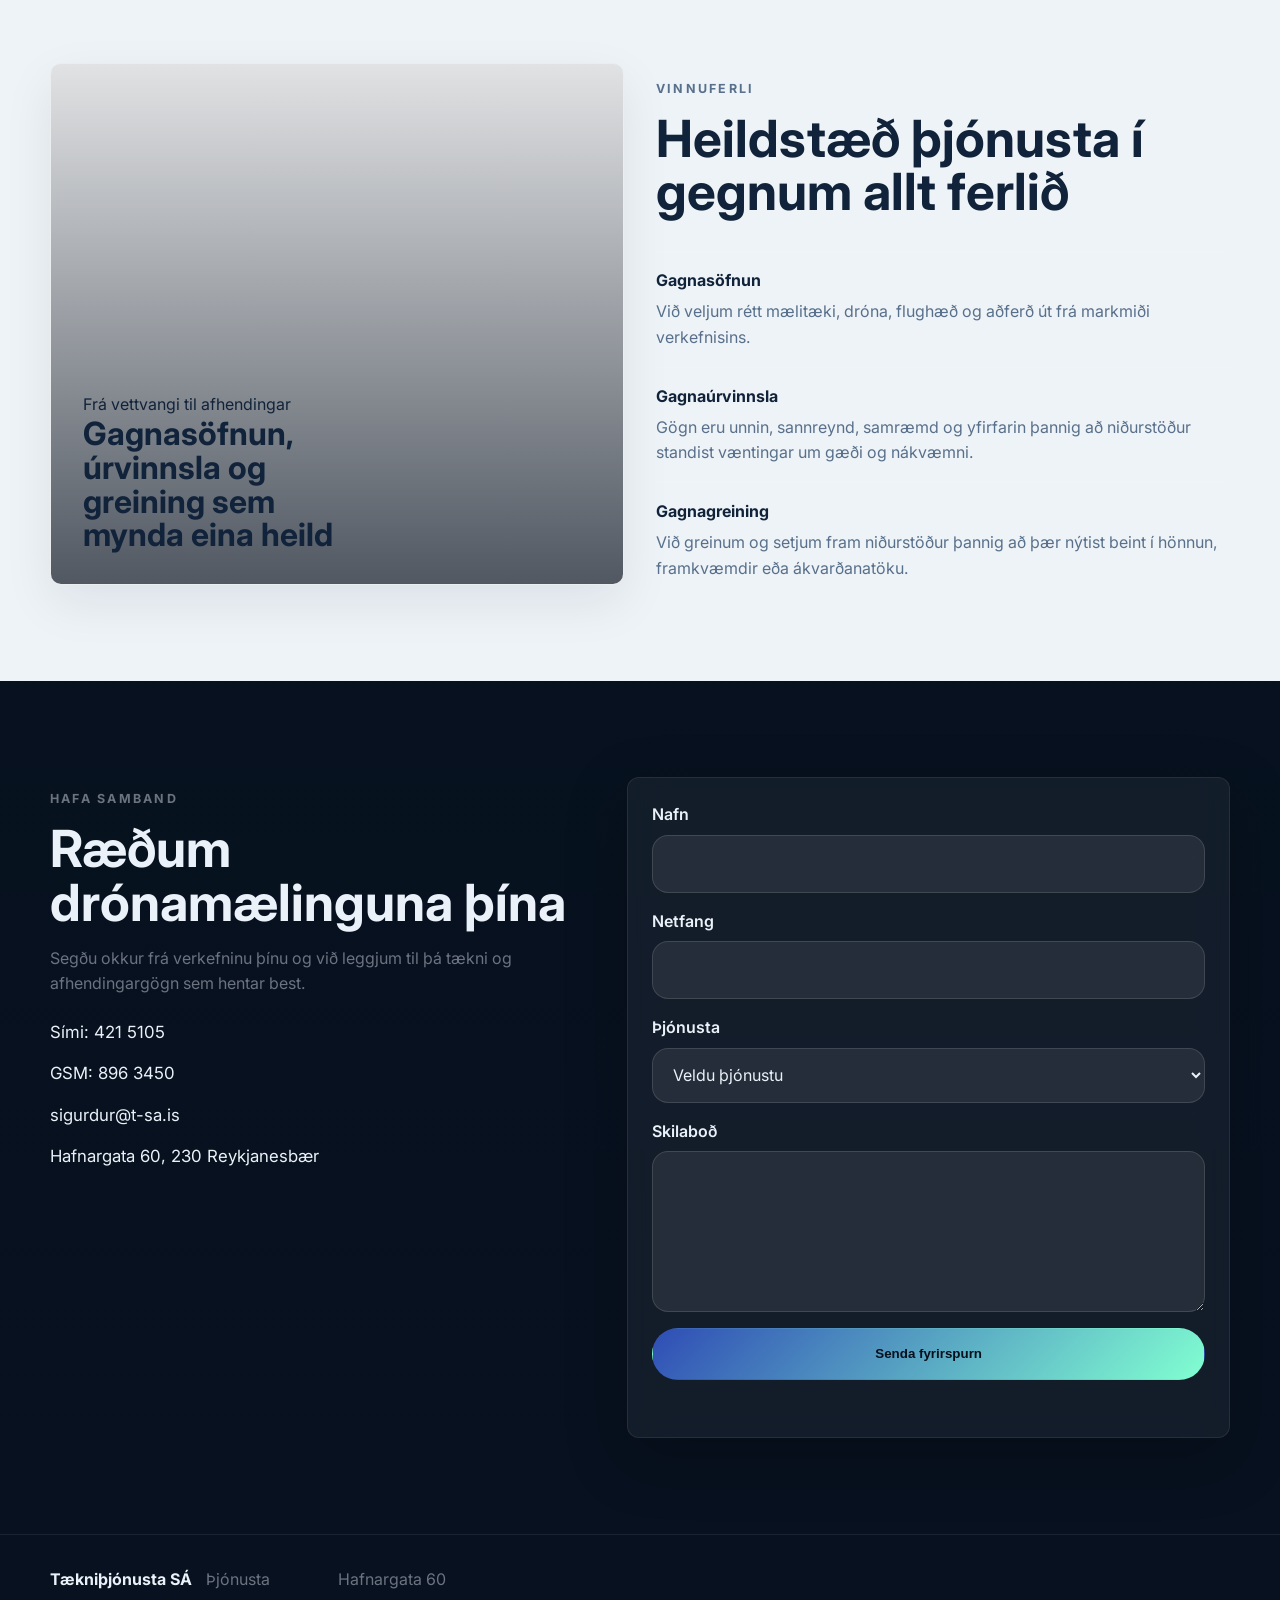
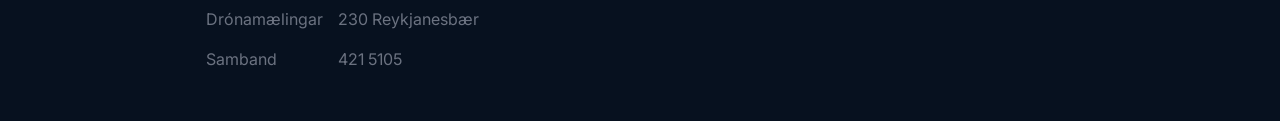
==== commit bbcbc90d: "Add files via upload" ====
--- a/dronamaelingar.html
+++ b/dronamaelingar.html
@@ -239,7 +239,7 @@
           <p class="eyebrow">Hafa samband</p>
           <h2>Ræðum drónamælinguna þína</h2>
           <p>
-            Segðu okkur frá verkefninu og við leggjum til þá tækni og afhendingu sem hentar best.
+            Segðu okkur frá verkefninu þínu og við leggjum til þá tækni og afhendingargögn sem hentar best.
           </p>
           <div class="contact-list">
             <a href="tel:+3544215105">Sími: 421 5105</a>
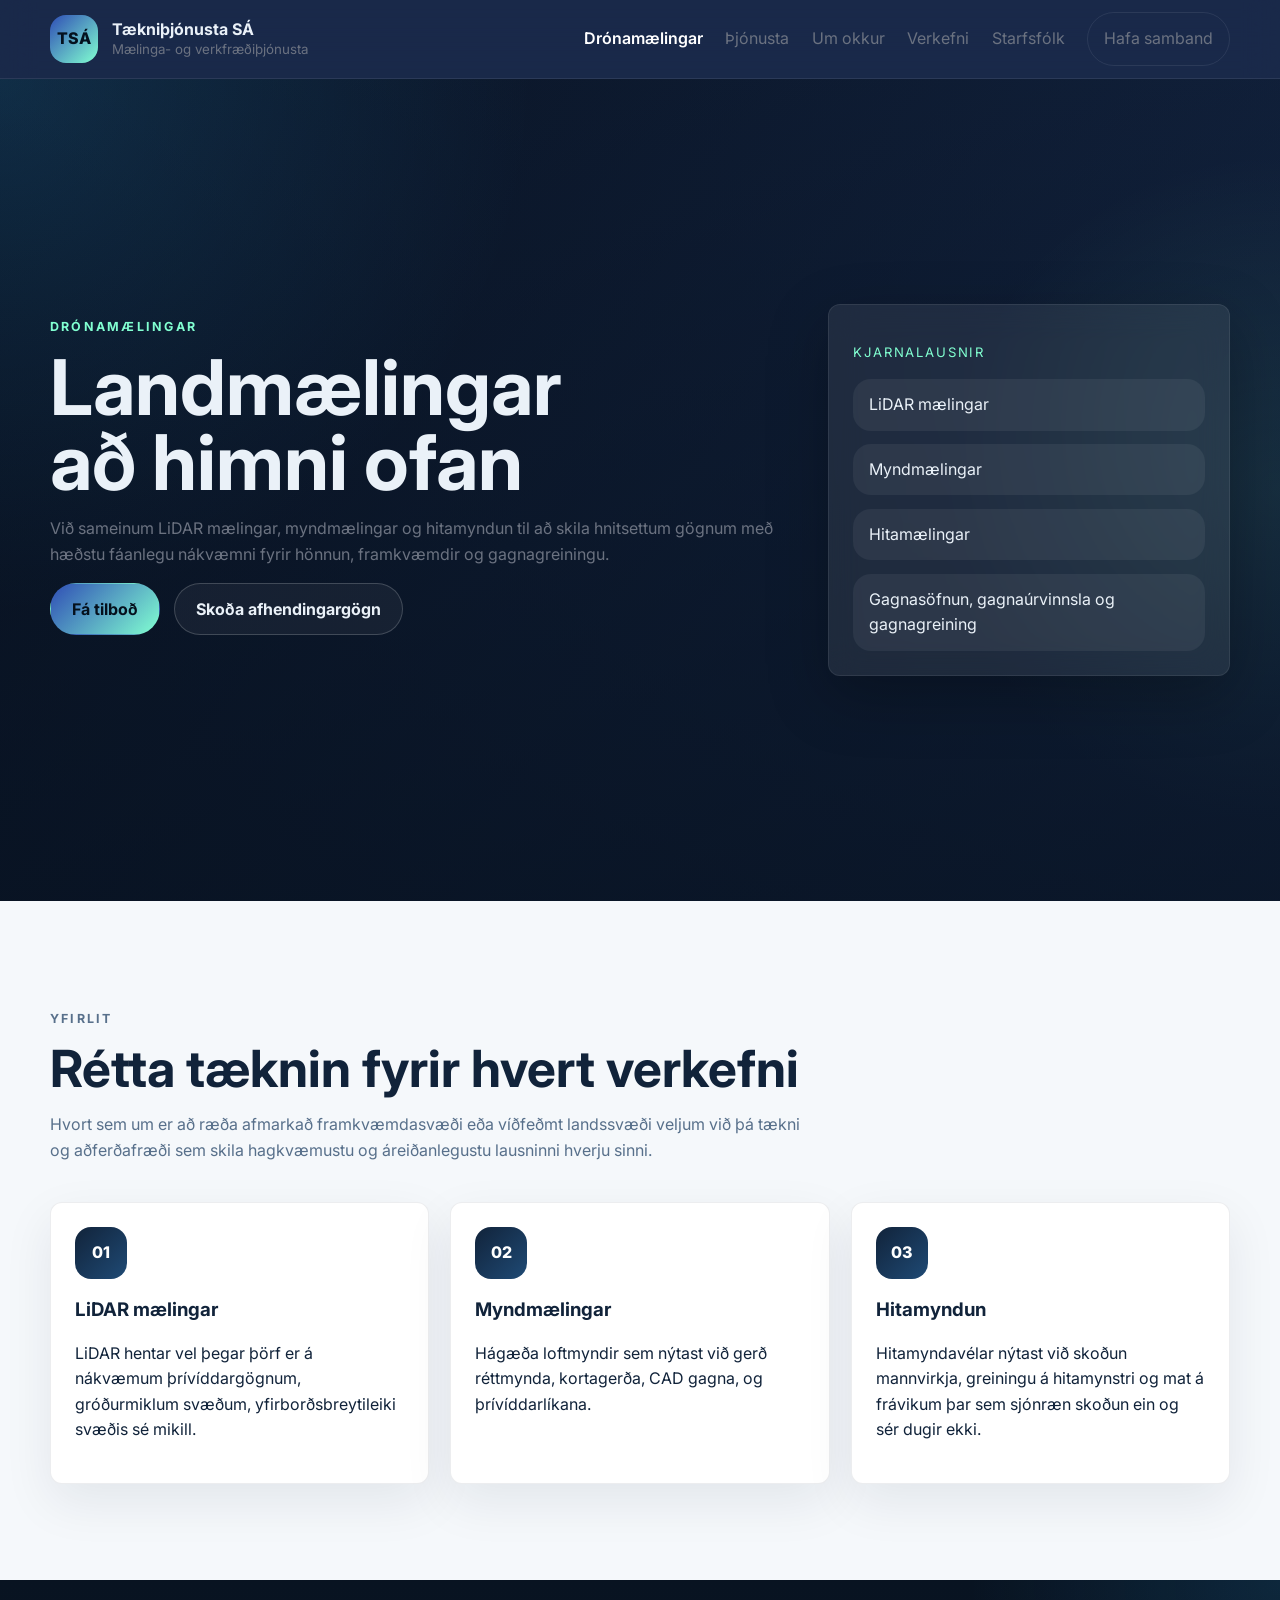
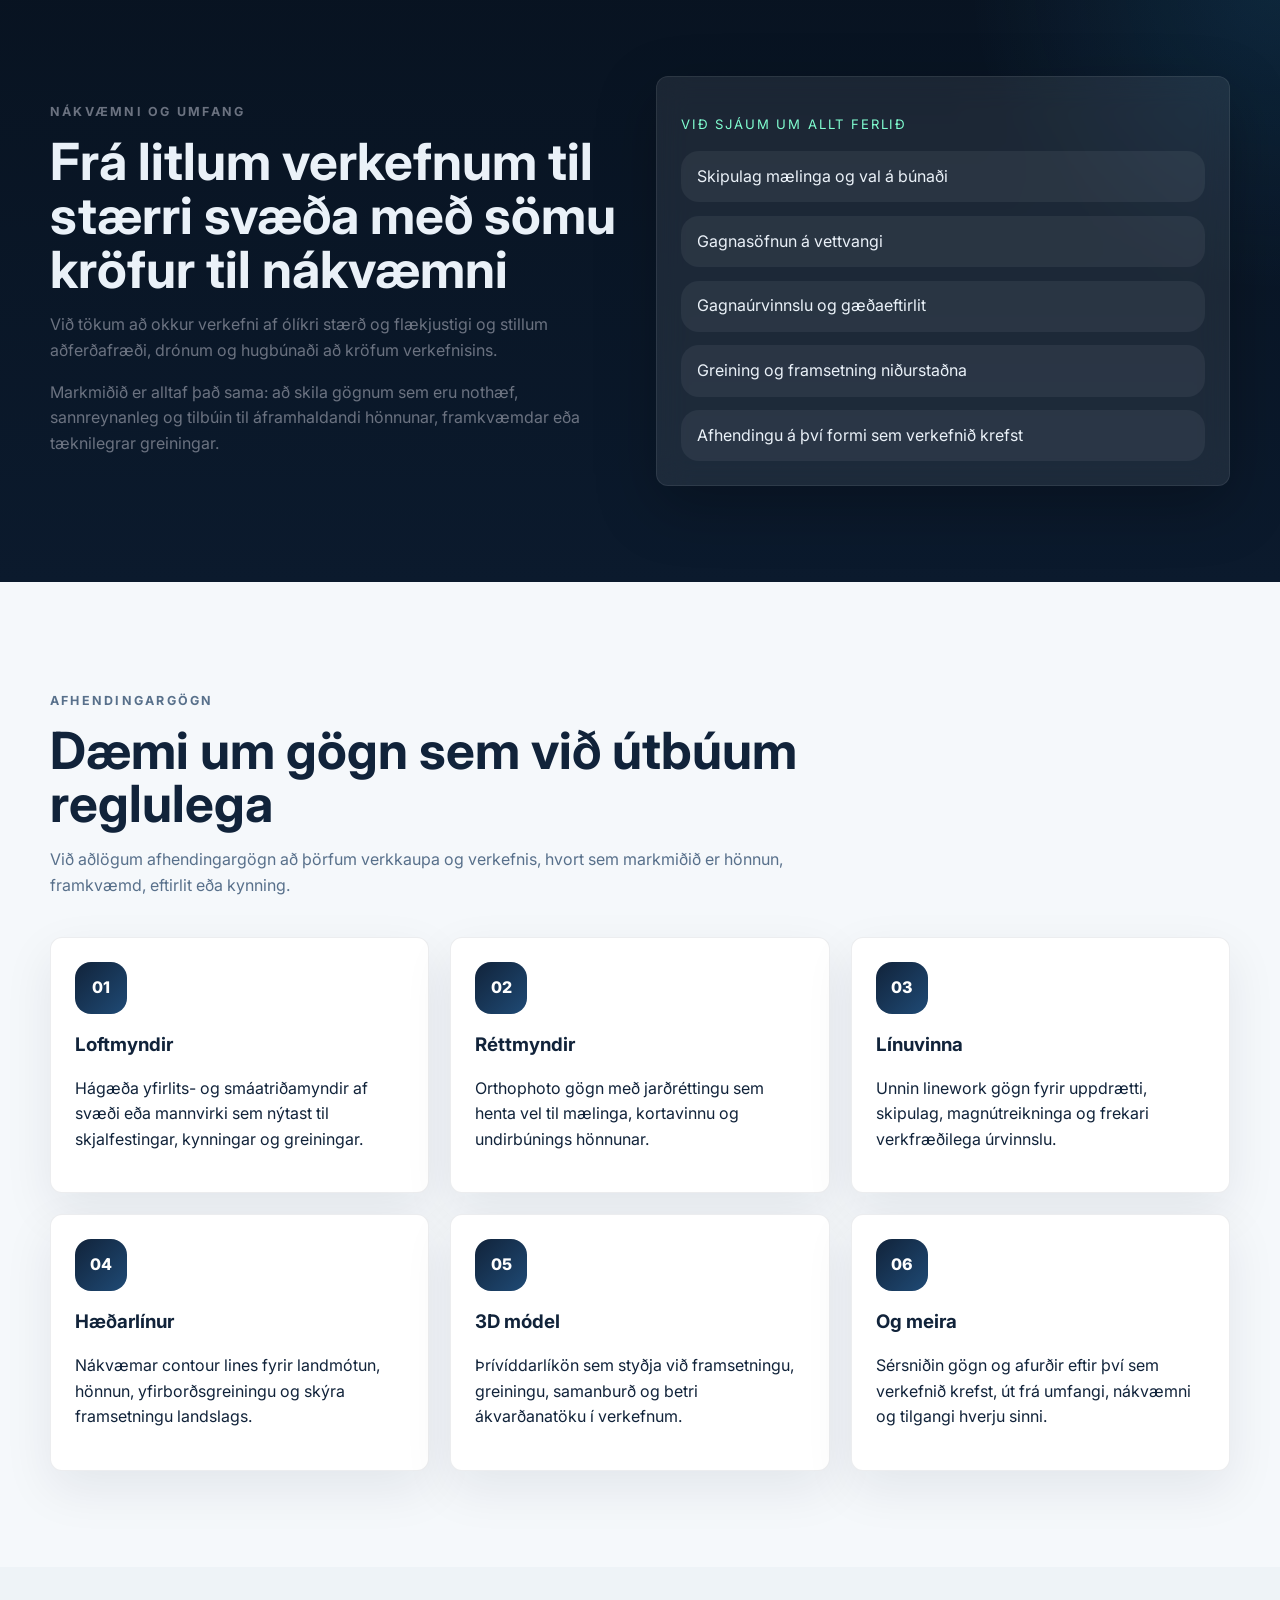
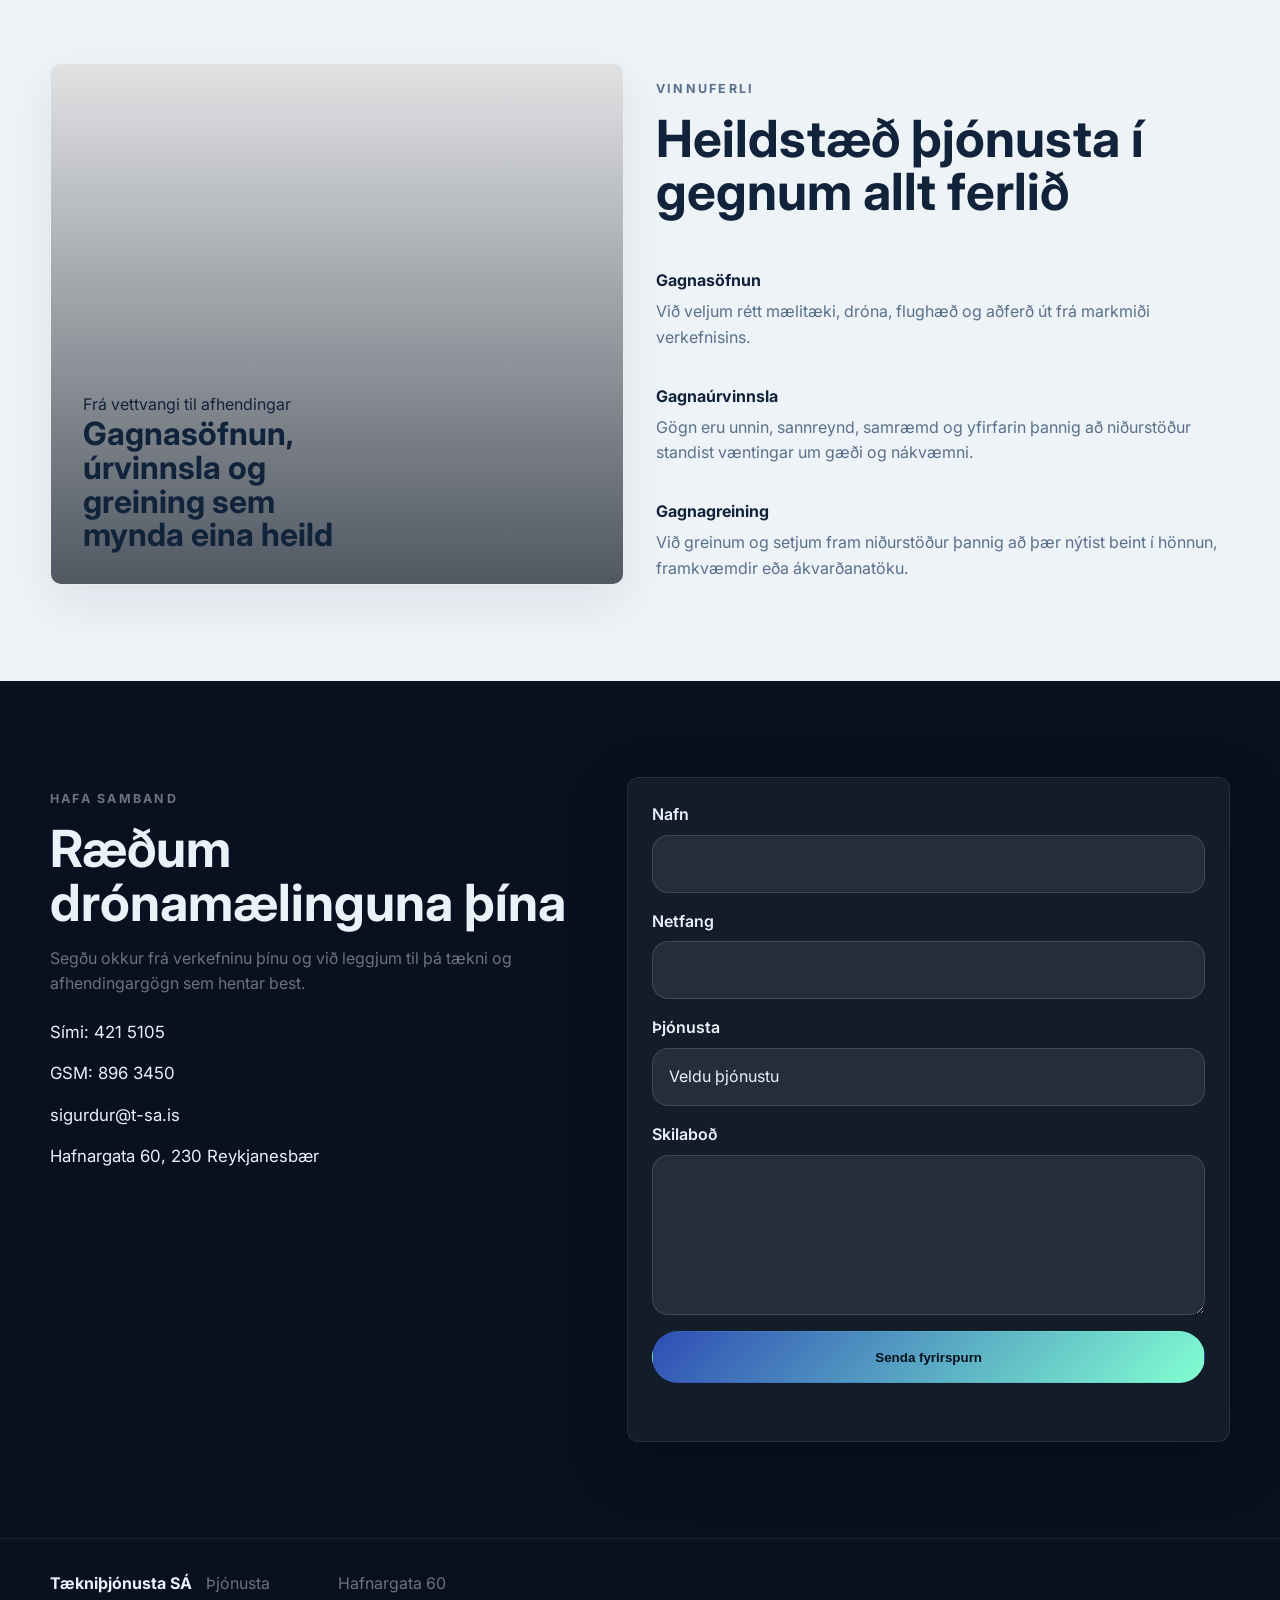
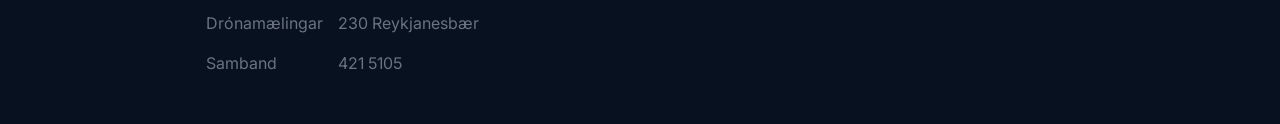
==== commit 05b7c539: "Add files via upload" ====
--- a/dronamaelingar.html
+++ b/dronamaelingar.html
@@ -44,7 +44,7 @@
           <p class="eyebrow">Drónamælingar</p>
           <h1>Landmælingar að himni ofan</h1>
           <p class="hero-text hero-text-light">
-            Við sameinum LiDAR mælingar, myndmælingar og hitamyndun til að skila hnitsettum gögnum með hæðstu fáanlegu nákvæmni fyrir hönnun, framkvæmdir og greiningu.
+            Við sameinum LiDAR mælingar, myndmælingar og hitamyndun til að skila hnitsettum gögnum með hæðstu fáanlegu nákvæmni fyrir hönnun, framkvæmdir og gagnagreiningu.
           </p>
           <div class="hero-actions">
             <a href="#contact" class="btn btn-primary">Fá tilboð</a>
--- a/styles.css
+++ b/styles.css
@@ -413,6 +413,17 @@
   border-radius: 16px;
   padding: 0.95rem 1rem;
   font: inherit;
+  appearance: none; /* important */
+}
+
+select option {
+  background: #0b1a2d;   /* dark background */
+  color: #ffffff;        /* white text */
+}
+
+select:focus {
+  outline: none;
+  border-color: var(--accent);
 }
 textarea { resize: vertical; }
 .form-note { margin: 0.9rem 0 0; color: var(--accent-2); min-height: 1.2rem; }
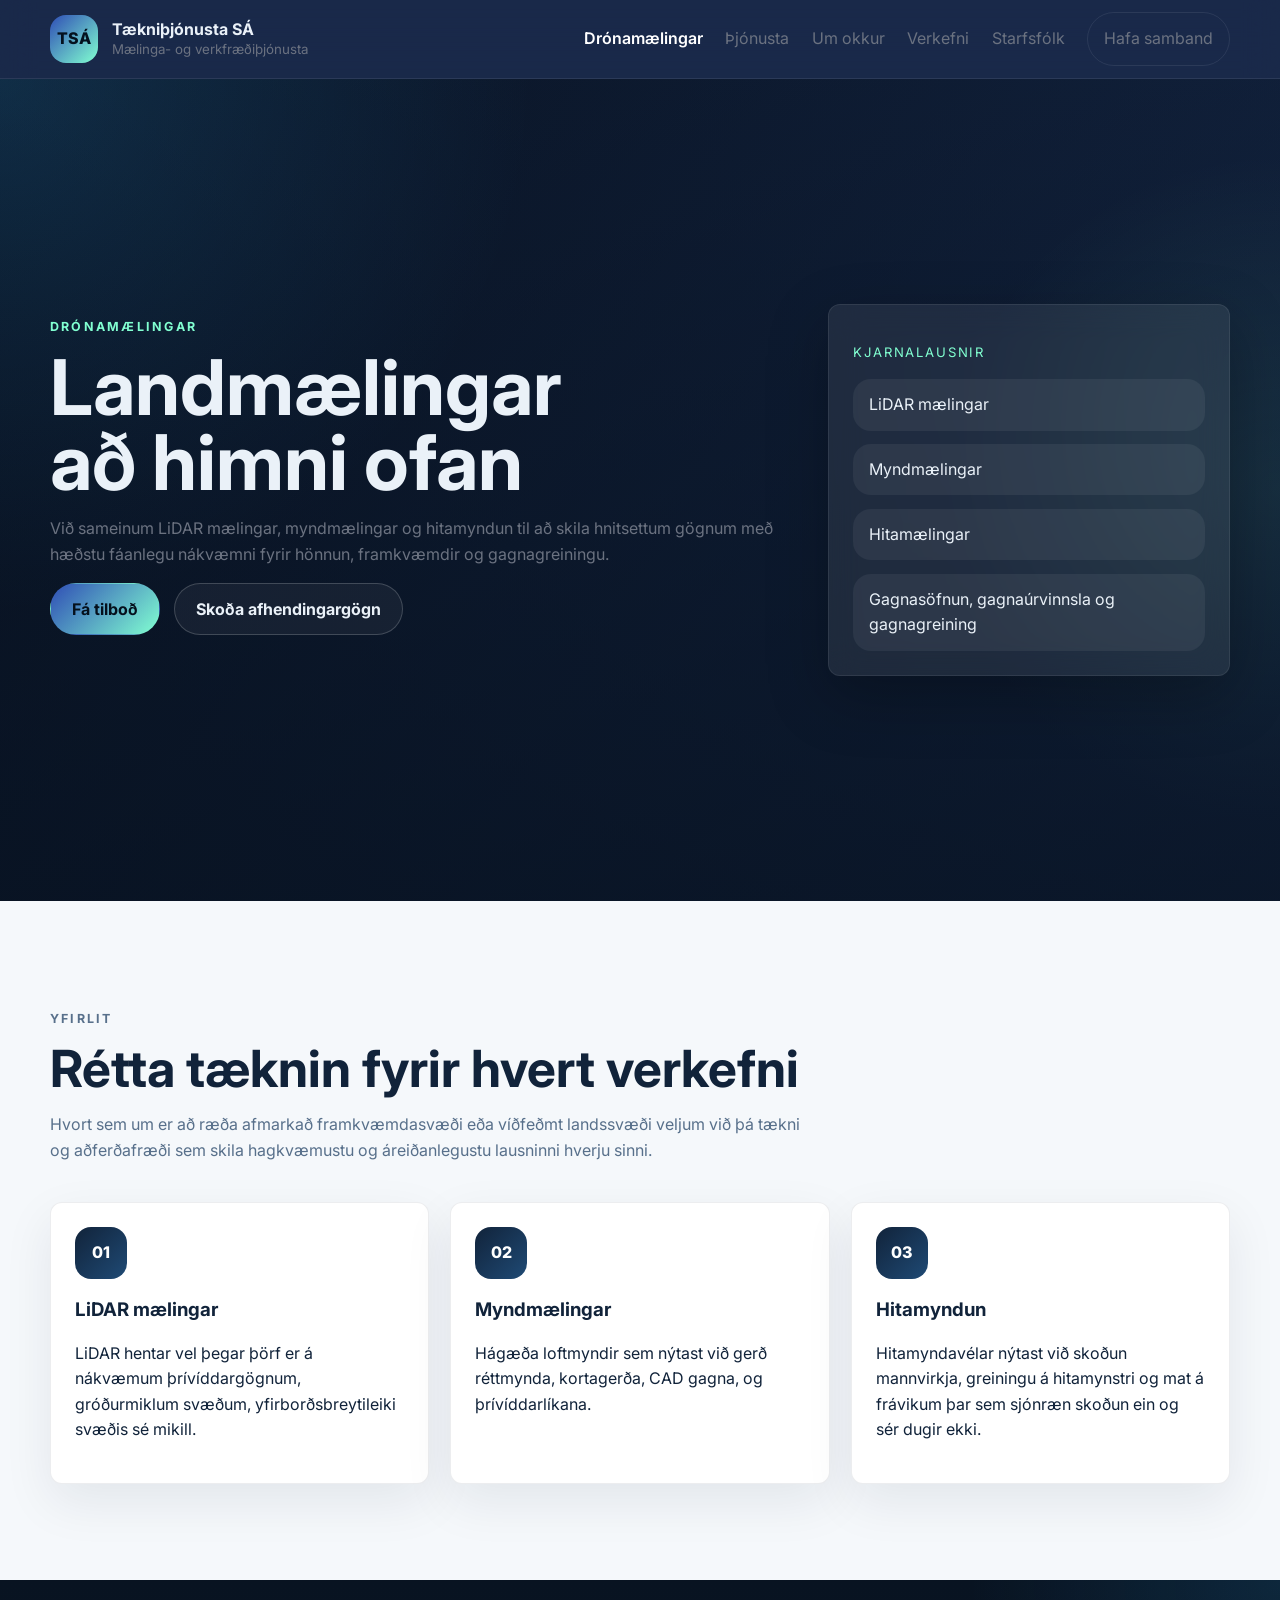
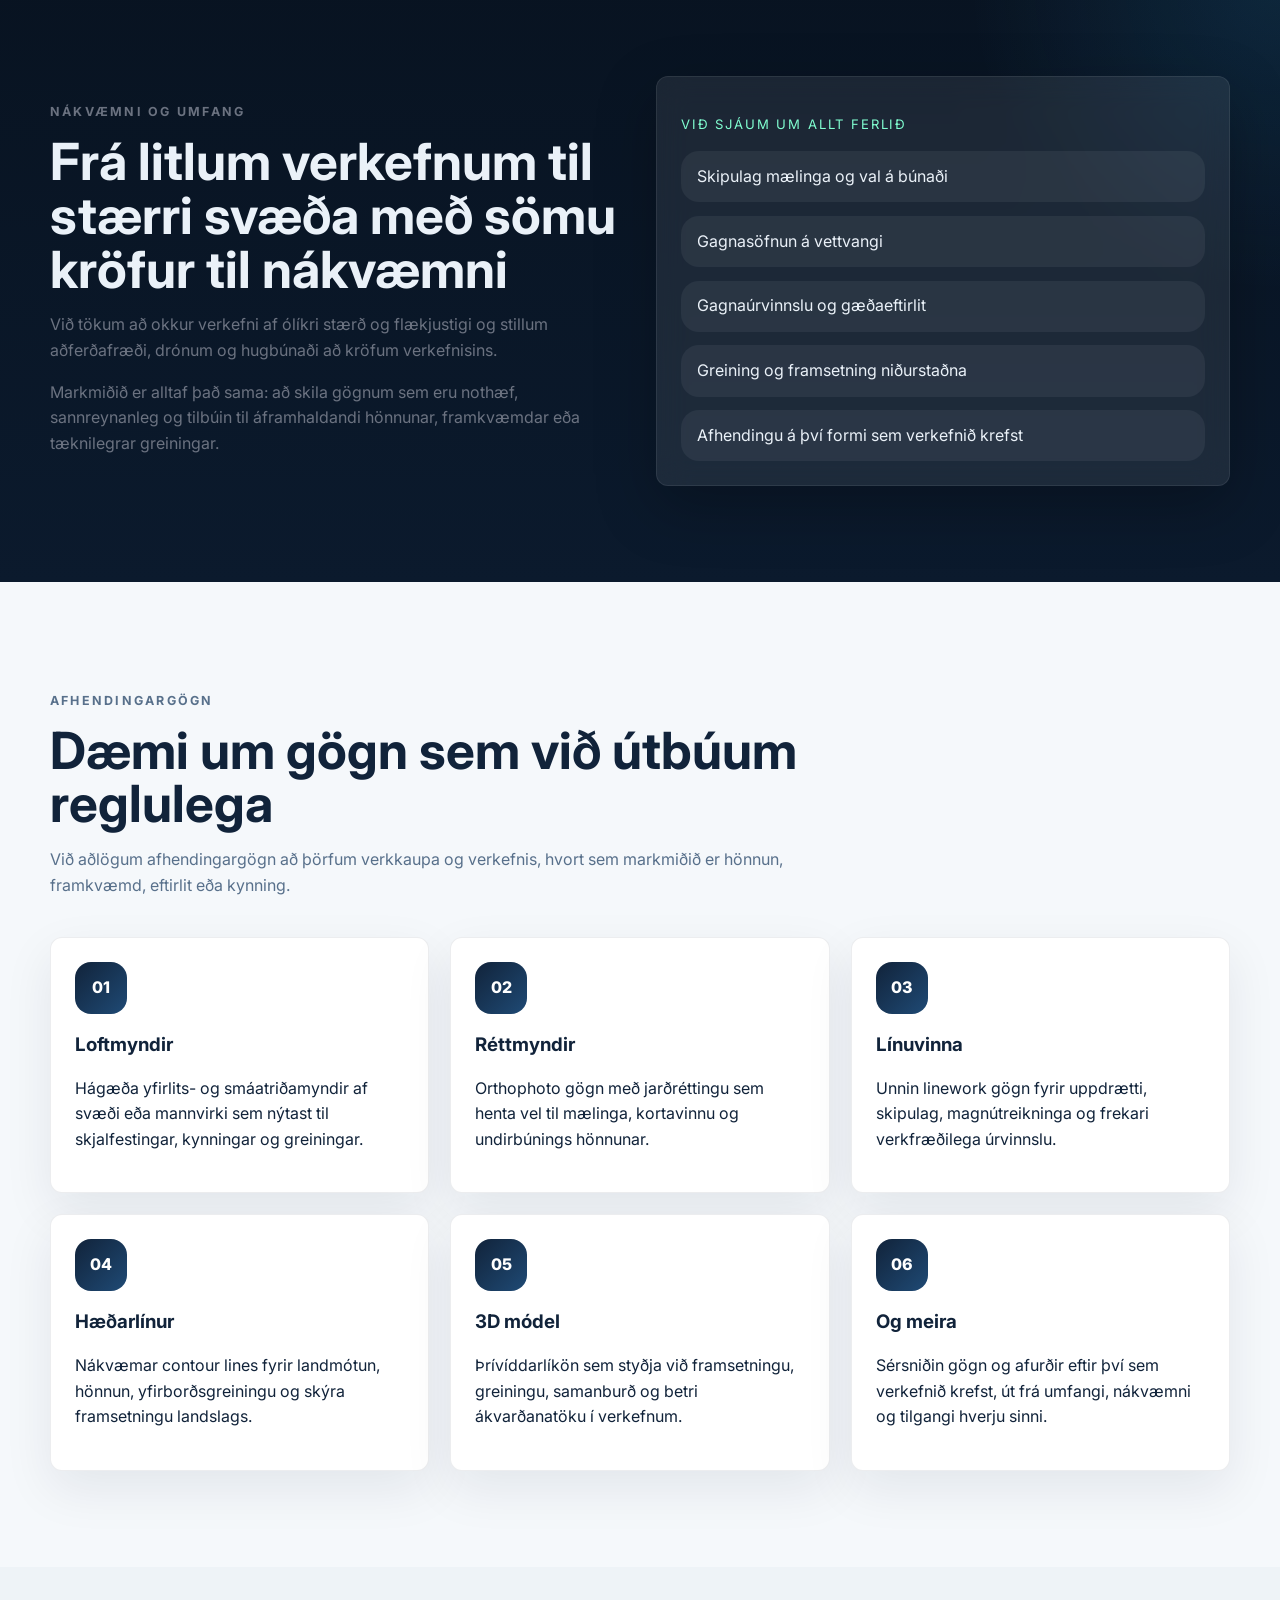
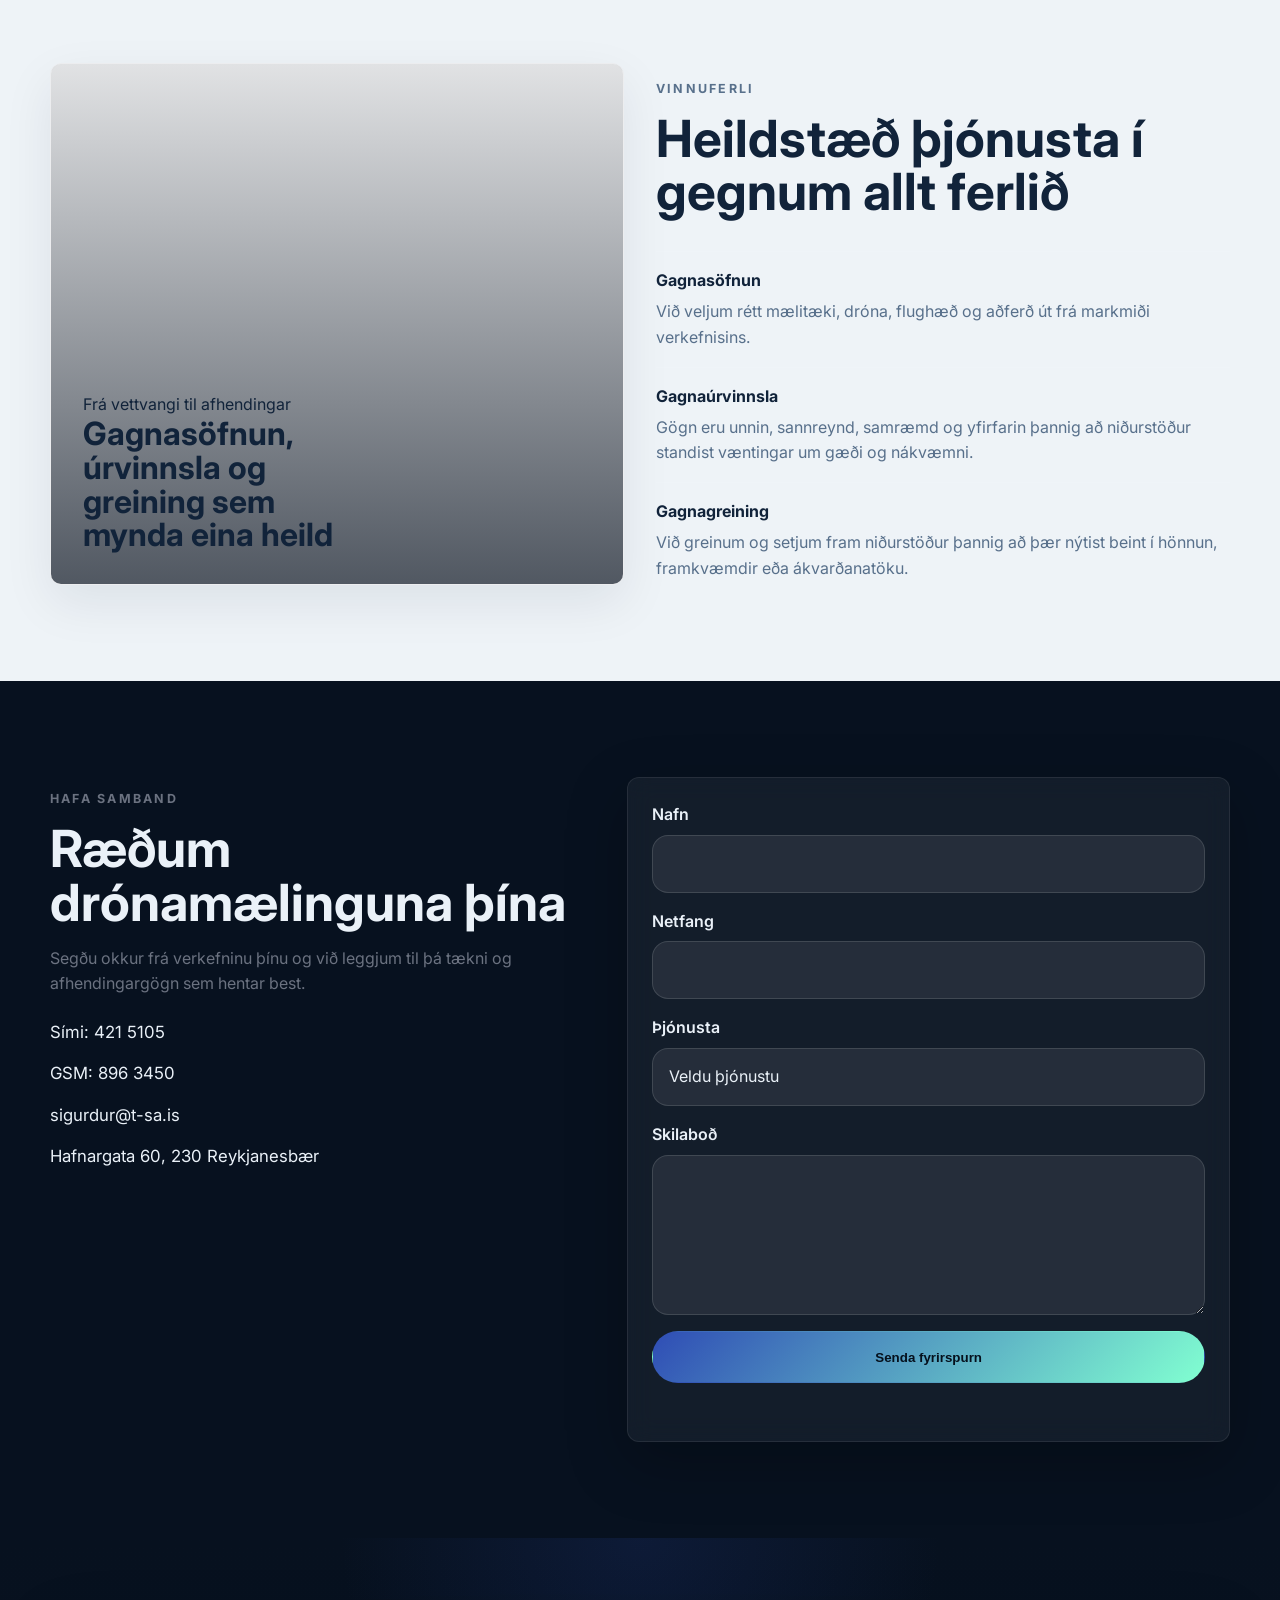
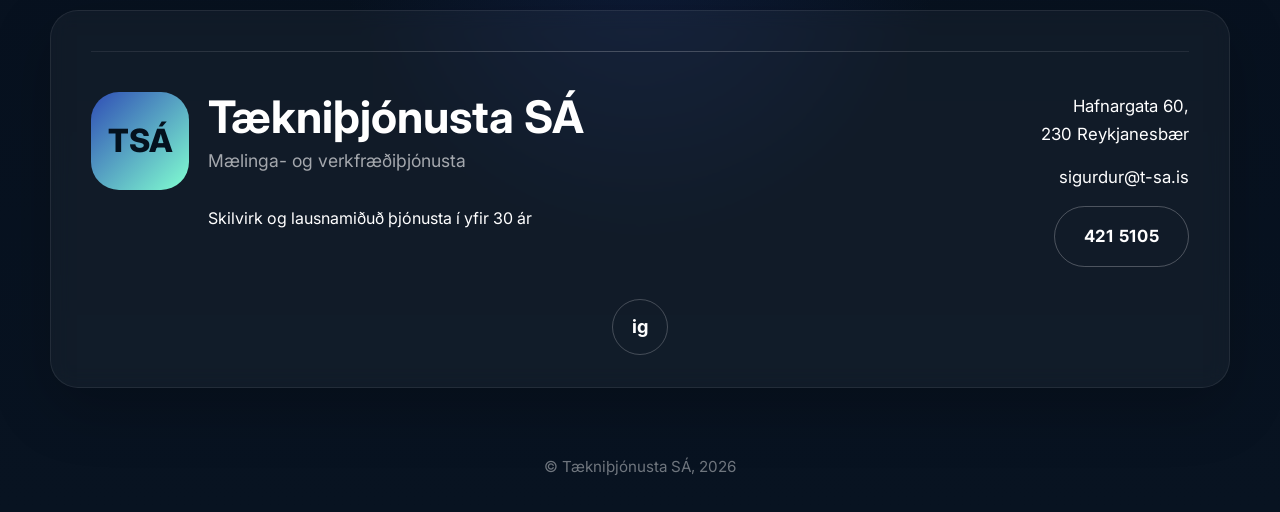
==== commit 43a7c7aa: "Add files via upload" ====
--- a/dronamaelingar.html
+++ b/dronamaelingar.html
@@ -279,23 +279,43 @@
     </section>
   </main>
 
-  <footer class="site-footer">
-    <div class="container footer-grid">
-      <div>
-        <strong>Tækniþjónusta SÁ</strong>
-      </div>
-      <div>
-        <a href="index.html#services">Þjónusta</a>
-        <a href="dronamaelingar.html">Drónamælingar</a>
-        <a href="index.html#contact">Samband</a>
-      </div>
-      <div>
-        <span>Hafnargata 60</span>
-        <span>230 Reykjanesbær</span>
-        <span>421 5105</span>
-      </div>
-    </div>
-  </footer>
+<footer class="site-footer">
+  <div class="footer-main">
+    <div class="container footer-shell">
+      <div class="footer-top-line"></div>
+
+      <div class="footer-content">
+        <div class="footer-brand-block">
+          <a href="#top" class="footer-brand" aria-label="Tækniþjónusta SÁ heim">
+            <span class="footer-brand-mark">TSÁ</span>
+            <div class="footer-brand-copy">
+              <strong>Tækniþjónusta SÁ</strong>
+              <span>Mælinga- og verkfræðiþjónusta</span>
+            </div>
+          </a>
+
+          <p class="footer-tagline">Skilvirk og lausnamiðuð þjónusta í yfir 30 ár</p>
+        </div>
+
+        <div class="footer-contact-block">
+          <p>Hafnargata 60,<br>230 Reykjanesbær</p>
+          <a href="mailto:sigurdur@t-sa.is">sigurdur@t-sa.is</a>
+          <a href="tel:+3544215105" class="footer-phone">421 5105</a>
+        </div>
+      </div>
+
+      <div class="footer-socials">
+        <a href="#" aria-label="Instagram">ig</a>
+      </div>
+    </div>
+  </div>
+
+  <div class="footer-bottom">
+    <div class="container footer-bottom-inner">
+      <span>© Tækniþjónusta SÁ, 2026</span>
+    </div>
+  </div>
+</footer>
 
   <script src="script.js"></script>
 </body>
--- a/styles.css
+++ b/styles.css
@@ -166,8 +166,11 @@
 .contact-copy p,
 .team-card p { color: var(--muted); }
 .hero-actions,
-.contact-list,
-.site-footer div { display: flex; flex-wrap: wrap; gap: 0.9rem; }
+.contact-list {
+  display: flex;
+  flex-wrap: wrap;
+  gap: 0.9rem;
+}
 .btn {
   display: inline-flex;
   align-items: center;
@@ -429,21 +432,222 @@
 .form-note { margin: 0.9rem 0 0; color: var(--accent-2); min-height: 1.2rem; }
 
 .site-footer {
-  padding: 2rem 0 3rem;
-  border-top: 1px solid var(--line);
-  background: #07111f;
-}
-.footer-grid {
-  display: grid;
-  grid-template-columns: 1.3fr 0.7fr 0.7fr;
-  gap: 1.5rem;
-}
-.site-footer p,
-.site-footer span,
-.site-footer a { color: var(--muted); }
-.site-footer strong { display: inline-block; margin-bottom: 0.7rem; }
-.site-footer div:nth-child(2),
-.site-footer div:nth-child(3) { flex-direction: column; }
+  margin-top: 0;
+  background:
+    radial-gradient(circle at top, rgba(47, 77, 181, 0.16), transparent 35%),
+    linear-gradient(180deg, #07111f 0%, #081321 100%);
+  color: var(--text-light);
+}
+
+.site-footer {
+  margin-top: 0;
+  background:
+    radial-gradient(circle at top, rgba(47, 77, 181, 0.16), transparent 35%),
+    linear-gradient(180deg, #07111f 0%, #081321 100%);
+  color: var(--text-light);
+}
+
+.footer-main {
+  padding: 4.5rem 0 3rem;
+}
+
+.footer-shell {
+  background: rgba(255, 255, 255, 0.04);
+  border: 1px solid rgba(255, 255, 255, 0.08);
+  border-radius: 28px;
+  padding: 2.5rem 2.5rem 2rem;
+  backdrop-filter: blur(10px);
+  box-shadow: 0 20px 60px rgba(0, 0, 0, 0.22);
+}
+
+.footer-top-line {
+  height: 1px;
+  width: 100%;
+  background: linear-gradient(
+    90deg,
+    rgba(255,255,255,0.08),
+    rgba(255,255,255,0.22),
+    rgba(255,255,255,0.08)
+  );
+  margin-bottom: 2.5rem;
+}
+
+.footer-content {
+  display: grid;
+  grid-template-columns: 1.45fr 0.95fr;
+  gap: 2rem;
+  align-items: start;
+}
+
+.footer-brand-block {
+  display: flex;
+  flex-direction: column;
+  min-width: 0;
+}
+
+.footer-brand {
+  display: flex;
+  align-items: flex-start;
+  gap: 1.2rem;
+}
+
+.footer-brand-mark {
+  width: 98px;
+  height: 98px;
+  display: grid;
+  place-items: center;
+  border-radius: 28px;
+  background: linear-gradient(135deg, var(--accent), var(--accent-2));
+  color: #04111e;
+  font-weight: 800;
+  font-size: 2rem;
+  flex-shrink: 0;
+}
+
+.footer-brand-copy {
+  display: flex;
+  flex-direction: column;
+  align-items: flex-start;
+  line-height: 1.12;
+}
+
+.footer-brand-copy strong {
+  font-size: clamp(2rem, 4vw, 2.8rem);
+  color: var(--white);
+}
+
+.footer-brand-copy span {
+  margin-top: 0.55rem;
+  color: rgba(255,255,255,0.62);
+  font-size: 1.1rem;
+}
+
+.footer-tagline {
+  margin: 1rem 0 0 7.3rem;
+  color: var(--white);
+  font-size: 1rem;
+  line-height: 1.5;
+  max-width: 40ch;
+}
+
+.footer-contact-block {
+  display: grid;
+  justify-items: end;
+  align-content: start;
+  gap: 0.9rem;
+  text-align: right;
+}
+
+.footer-contact-block p,
+.footer-contact-block a {
+  margin: 0;
+  color: var(--white);
+  font-size: 1.05rem;
+  line-height: 1.7;
+}
+
+.footer-phone {
+  display: inline-flex;
+  align-items: center;
+  justify-content: center;
+  padding: 0.95rem 1.8rem;
+  border-radius: 999px;
+  border: 1px solid rgba(255,255,255,0.25);
+  color: var(--white);
+  font-weight: 700;
+  font-size: 1rem;
+  letter-spacing: 0.04em;
+  transition: 0.25s ease;
+}
+
+.footer-phone:hover {
+  background: rgba(255,255,255,0.08);
+}
+
+.footer-socials {
+  display: flex;
+  justify-content: center;
+  gap: 1rem;
+  margin-top: 2rem;
+}
+
+.footer-socials a {
+  width: 56px;
+  height: 56px;
+  border-radius: 999px;
+  border: 1px solid rgba(255,255,255,0.22);
+  display: grid;
+  place-items: center;
+  color: var(--white);
+  font-weight: 700;
+  font-size: 1.15rem;
+  transition: 0.25s ease;
+}
+
+.footer-socials a:hover {
+  background: rgba(255,255,255,0.08);
+  transform: translateY(-2px);
+}
+
+.footer-bottom {
+  padding: 1.2rem 0 2rem;
+}
+
+.footer-bottom-inner {
+  display: flex;
+  justify-content: center;
+  color: rgba(255,255,255,0.42);
+  font-size: 0.95rem;
+}
+
+@media (max-width: 980px) {
+  .footer-content {
+    grid-template-columns: 1fr;
+  }
+
+  .footer-contact-block {
+    justify-items: start;
+    text-align: left;
+    margin-top: 1.2rem;
+  }
+
+  .footer-tagline {
+    margin-left: 0;
+  }
+}
+
+@media (max-width: 760px) {
+  .footer-main {
+    padding: 3rem 0 2rem;
+  }
+
+  .footer-shell {
+    padding: 1.5rem;
+    border-radius: 22px;
+  }
+
+  .footer-top-line {
+    margin-bottom: 1.8rem;
+  }
+
+  .footer-brand-mark {
+    width: 74px;
+    height: 74px;
+    font-size: 1.6rem;
+    border-radius: 22px;
+  }
+
+  .footer-brand-copy strong {
+    font-size: 1.8rem;
+  }
+
+  .footer-brand-copy span,
+  .footer-tagline,
+  .footer-contact-block p,
+  .footer-contact-block a {
+    font-size: 1rem;
+  }
+}
 
 .reveal {
   opacity: 0;
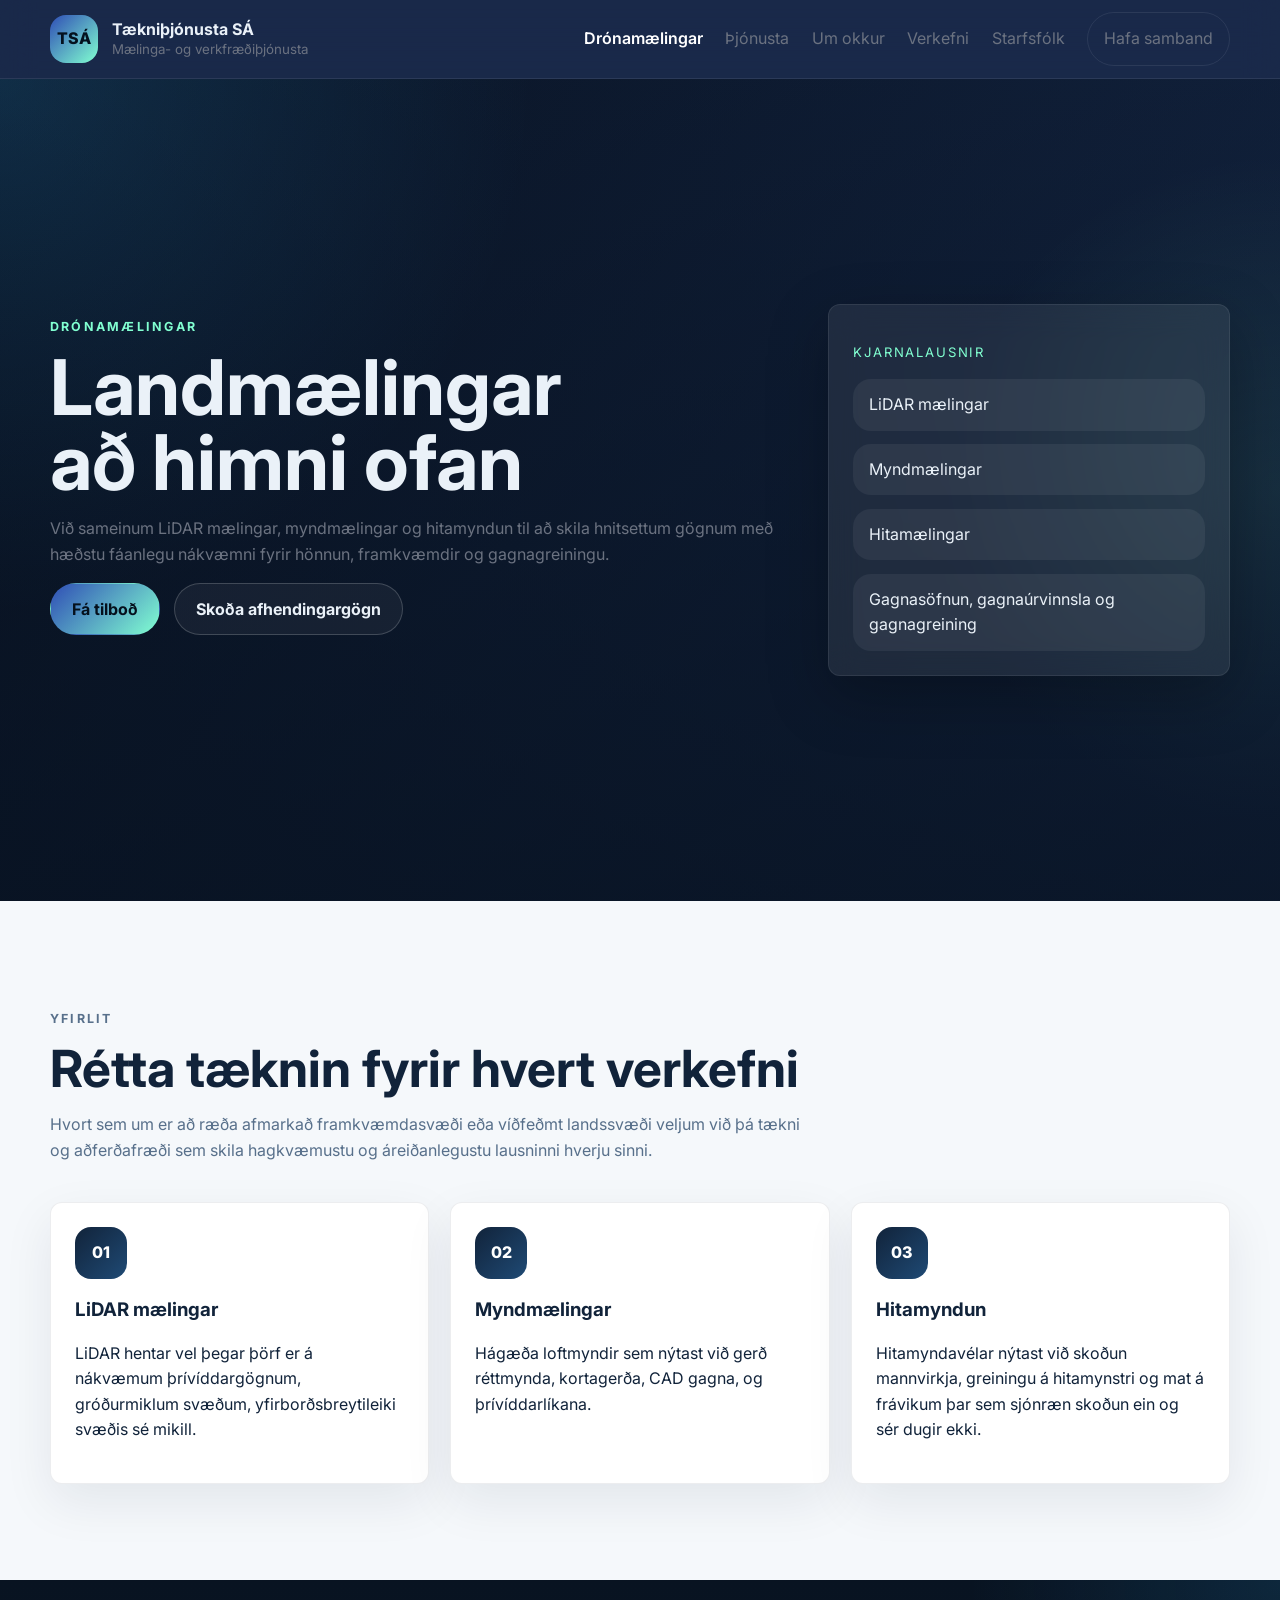
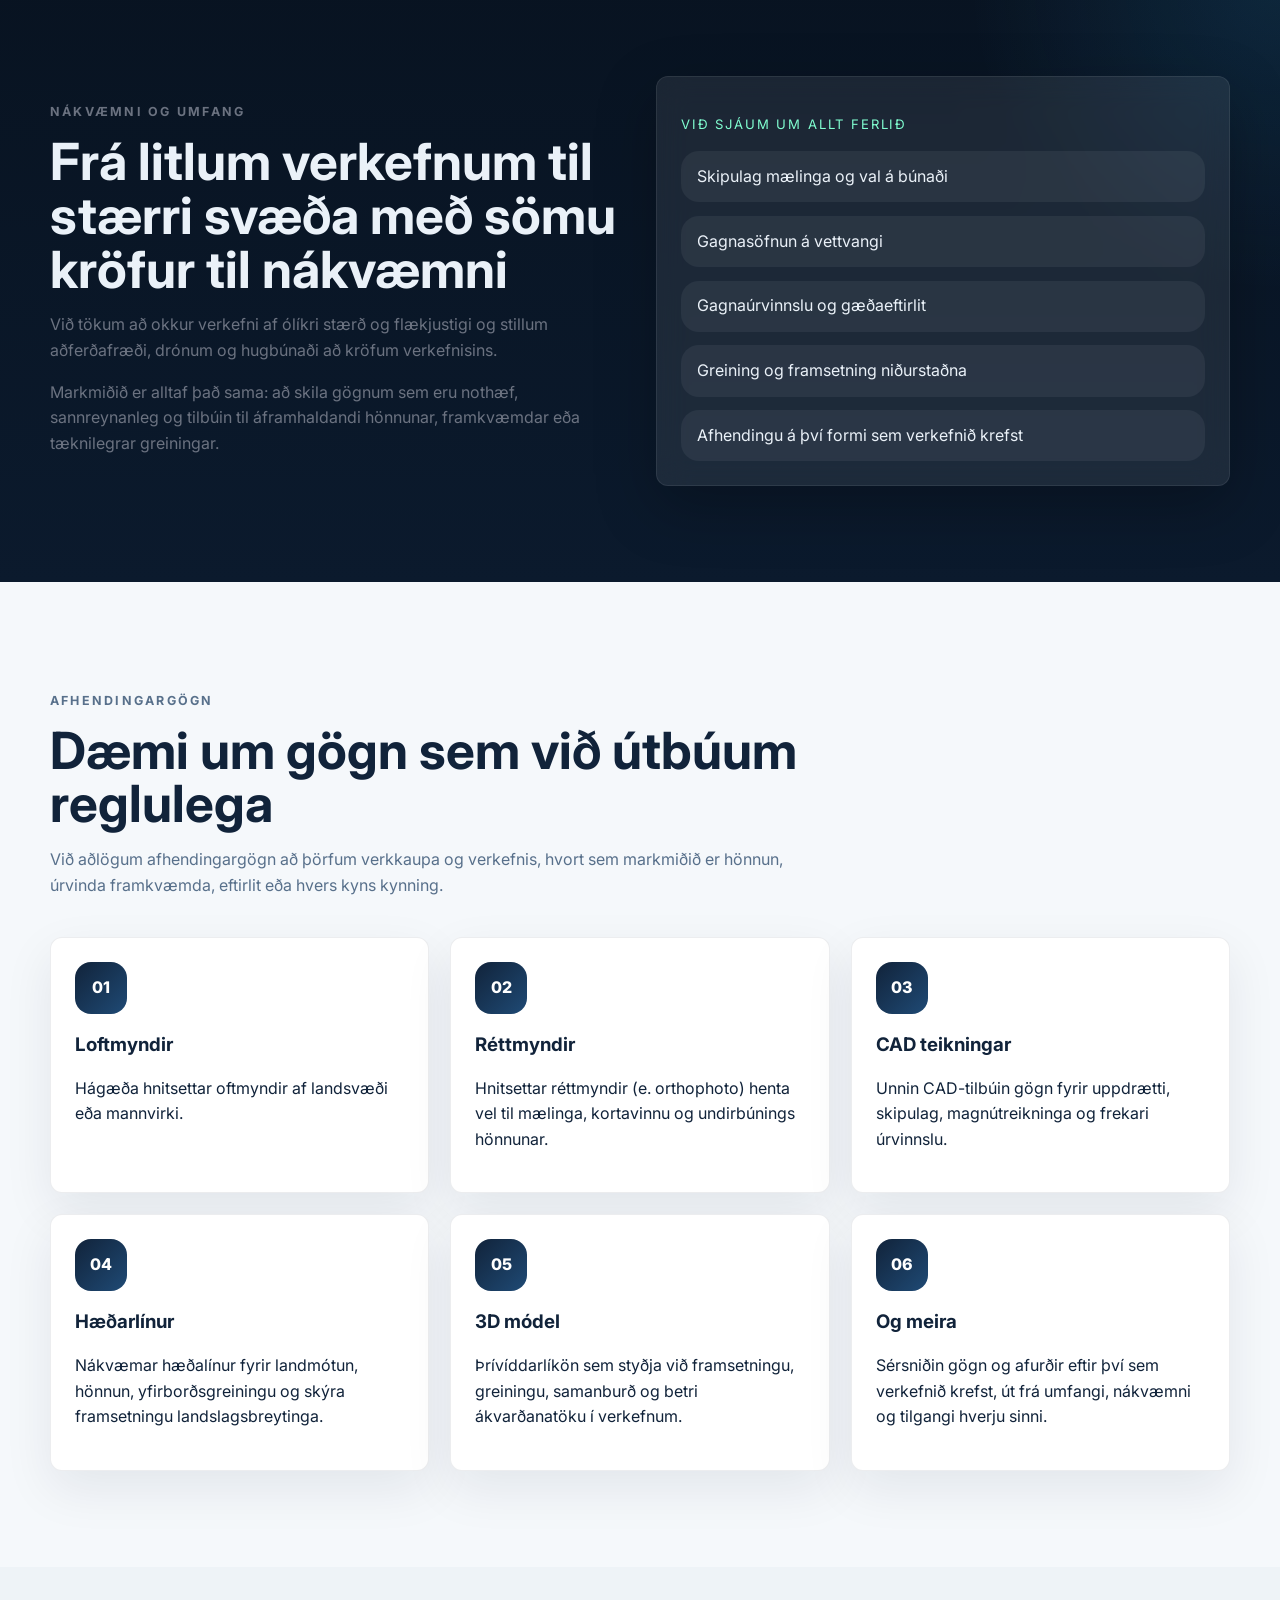
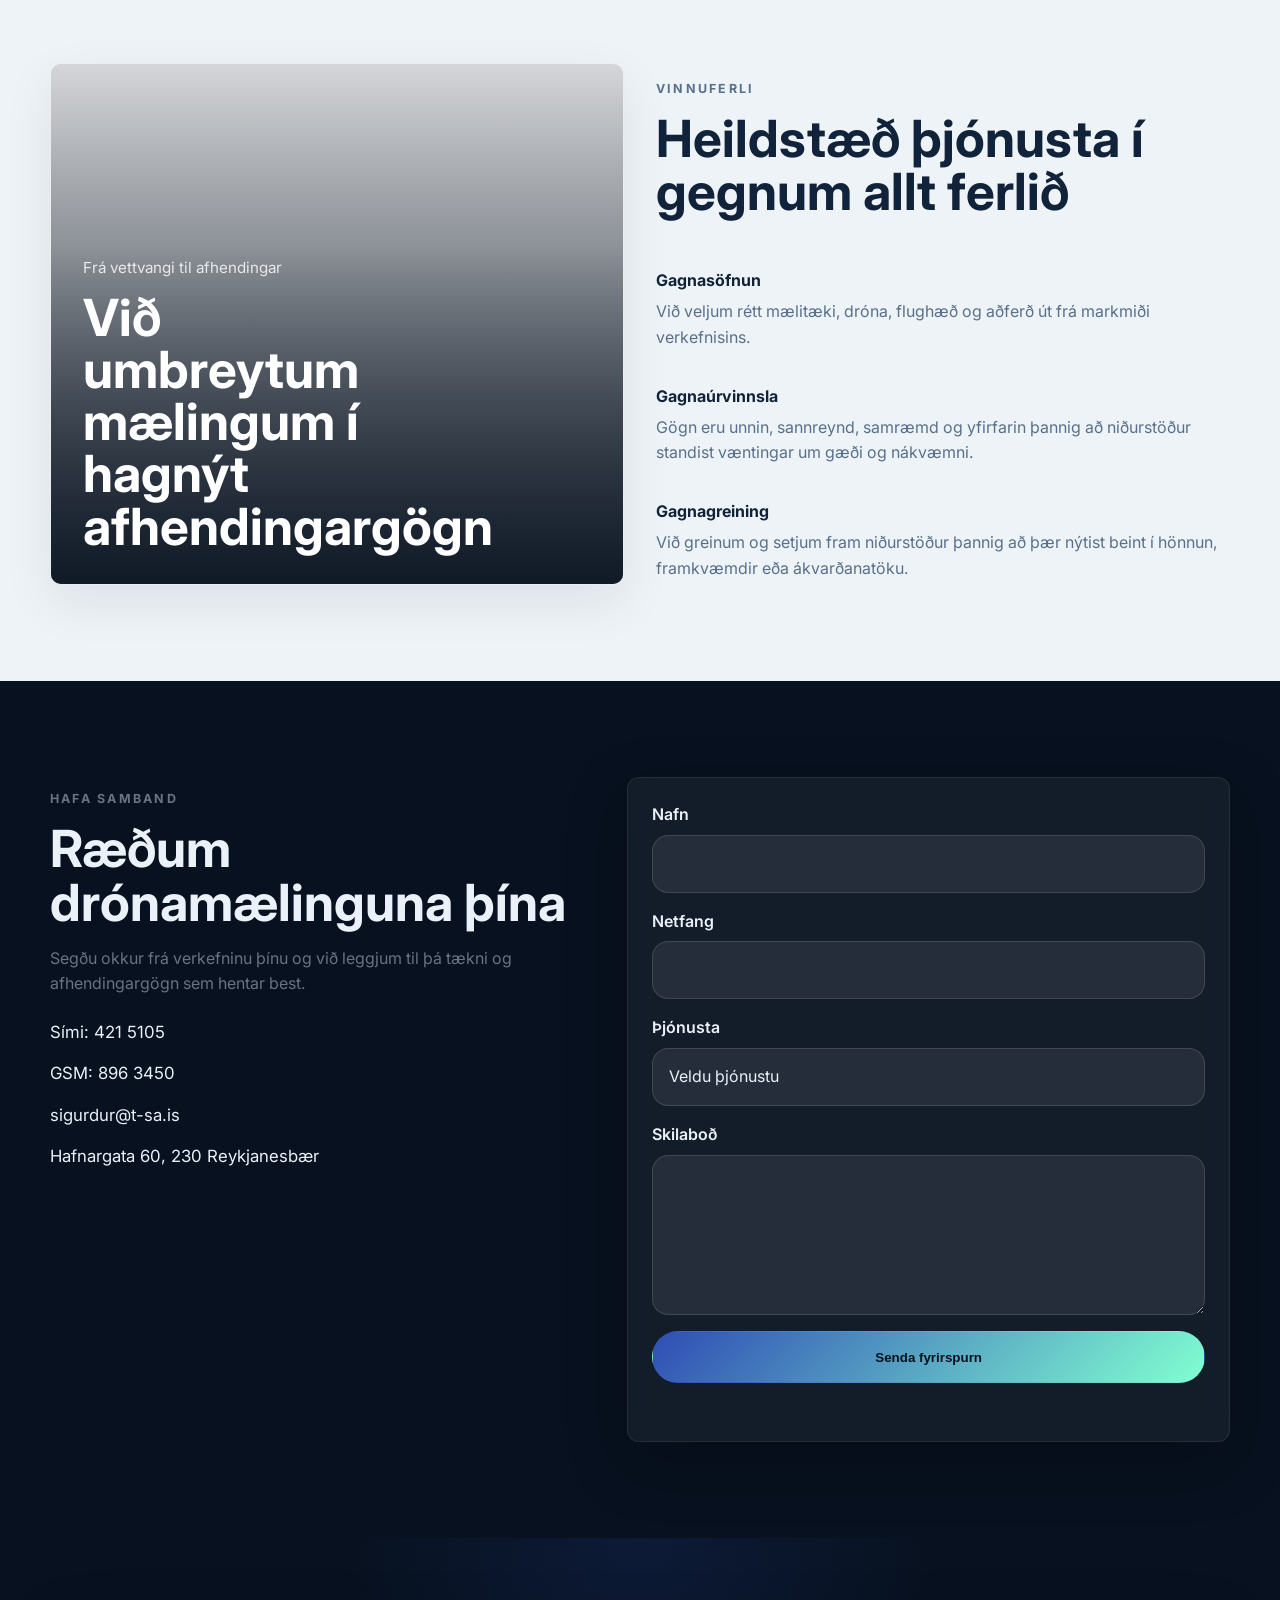
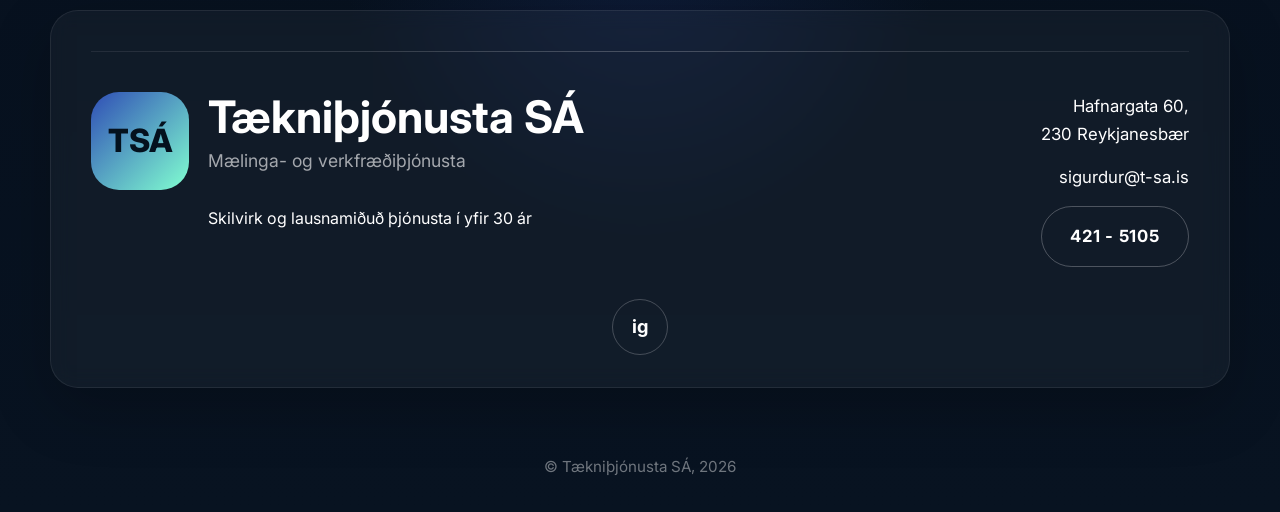
==== commit 345cd32a: "Add files via upload" ====
--- a/dronamaelingar.html
+++ b/dronamaelingar.html
@@ -140,7 +140,7 @@
       <h2>Dæmi um gögn sem við útbúum reglulega</h2>
       <p>
         Við aðlögum afhendingargögn að þörfum verkkaupa og verkefnis, hvort sem markmiðið er
-        hönnun, framkvæmd, eftirlit eða kynning.
+        hönnun, úrvinda framkvæmda, eftirlit eða hvers kyns kynning.
       </p>
     </div>
 
@@ -149,8 +149,7 @@
         <div class="card-icon">01</div>
         <h3>Loftmyndir</h3>
         <p>
-          Hágæða yfirlits- og smáatriðamyndir af svæði eða mannvirki sem nýtast til
-          skjalfestingar, kynningar og greiningar.
+          Hágæða hnitsettar oftmyndir af landsvæði eða mannvirki.
         </p>
       </article>
 
@@ -158,17 +157,16 @@
         <div class="card-icon">02</div>
         <h3>Réttmyndir</h3>
         <p>
-          Orthophoto gögn með jarðréttingu sem henta vel til mælinga, kortavinnu og
+          Hnitsettar réttmyndir (e. orthophoto) henta vel til mælinga, kortavinnu og
           undirbúnings hönnunar.
         </p>
       </article>
 
       <article class="card reveal visible delay-2">
         <div class="card-icon">03</div>
-        <h3>Línuvinna</h3>
-        <p>
-          Unnin linework gögn fyrir uppdrætti, skipulag, magnútreikninga og frekari
-          verkfræðilega úrvinnslu.
+        <h3>CAD teikningar</h3>
+        <p>
+          Unnin CAD-tilbúin gögn fyrir uppdrætti, skipulag, magnútreikninga og frekari úrvinnslu.
         </p>
       </article>
 
@@ -176,8 +174,8 @@
         <div class="card-icon">04</div>
         <h3>Hæðarlínur</h3>
         <p>
-          Nákvæmar contour lines fyrir landmótun, hönnun, yfirborðsgreiningu og skýra
-          framsetningu landslags.
+          Nákvæmar hæðalínur fyrir landmótun, hönnun, yfirborðsgreiningu og skýra
+          framsetningu landslagsbreytinga.
         </p>
       </article>
 
@@ -208,10 +206,12 @@
           <div class="image-placeholder image-drone">
             <div>
               <span>Frá vettvangi til afhendingar</span>
-              <strong>Gagnasöfnun, úrvinnsla og greining sem mynda eina heild</strong>
-            </div>
-          </div>
-        </div>
+              <strong>Við umbreytum mælingum í hagnýt afhendingargögn</strong>
+            </div>
+          </div>
+        </div>
+
+        
         <div class="content-block reveal visible delay-1">
           <p class="eyebrow">Vinnuferli</p>
           <h2>Heildstæð þjónusta í gegnum allt ferlið</h2>
@@ -300,7 +300,7 @@
         <div class="footer-contact-block">
           <p>Hafnargata 60,<br>230 Reykjanesbær</p>
           <a href="mailto:sigurdur@t-sa.is">sigurdur@t-sa.is</a>
-          <a href="tel:+3544215105" class="footer-phone">421 5105</a>
+          <a href="tel:+3544215105" class="footer-phone">421 - 5105</a>
         </div>
       </div>
 
--- a/styles.css
+++ b/styles.css
@@ -338,6 +338,47 @@
   line-height: 1.05;
   max-width: 12ch;
 }
+
+.image-drone {
+  position: relative;
+  overflow: hidden;
+  background:
+    linear-gradient(180deg, rgba(7,17,31,0.10), rgba(7,17,31,0.78)),
+    url('https://images.unsplash.com/photo-1521207418485-99c705420785?auto=format&fit=crop&w=1200&q=80') center/cover;
+}
+
+.image-drone::after {
+  content: "";
+  position: absolute;
+  inset: 0;
+  background: linear-gradient(
+    180deg,
+    rgba(7,17,31,0.08) 0%,
+    rgba(7,17,31,0.18) 35%,
+    rgba(7,17,31,0.82) 100%
+  );
+}
+
+.image-drone > div {
+  position: relative;
+  z-index: 1;
+  max-width: 22rem;
+}
+
+.image-drone span {
+  display: block;
+  color: rgba(255,255,255,0.82);
+  font-size: 0.95rem;
+  margin-bottom: 0.65rem;
+}
+
+.image-drone strong {
+  display: block;
+  color: #ffffff;
+  font-size: clamp(2.2rem, 4vw, 3.4rem);
+  line-height: 1.02;
+  max-width: 10ch;
+}
 .feature-list {
   display: grid;
   gap: 1rem;
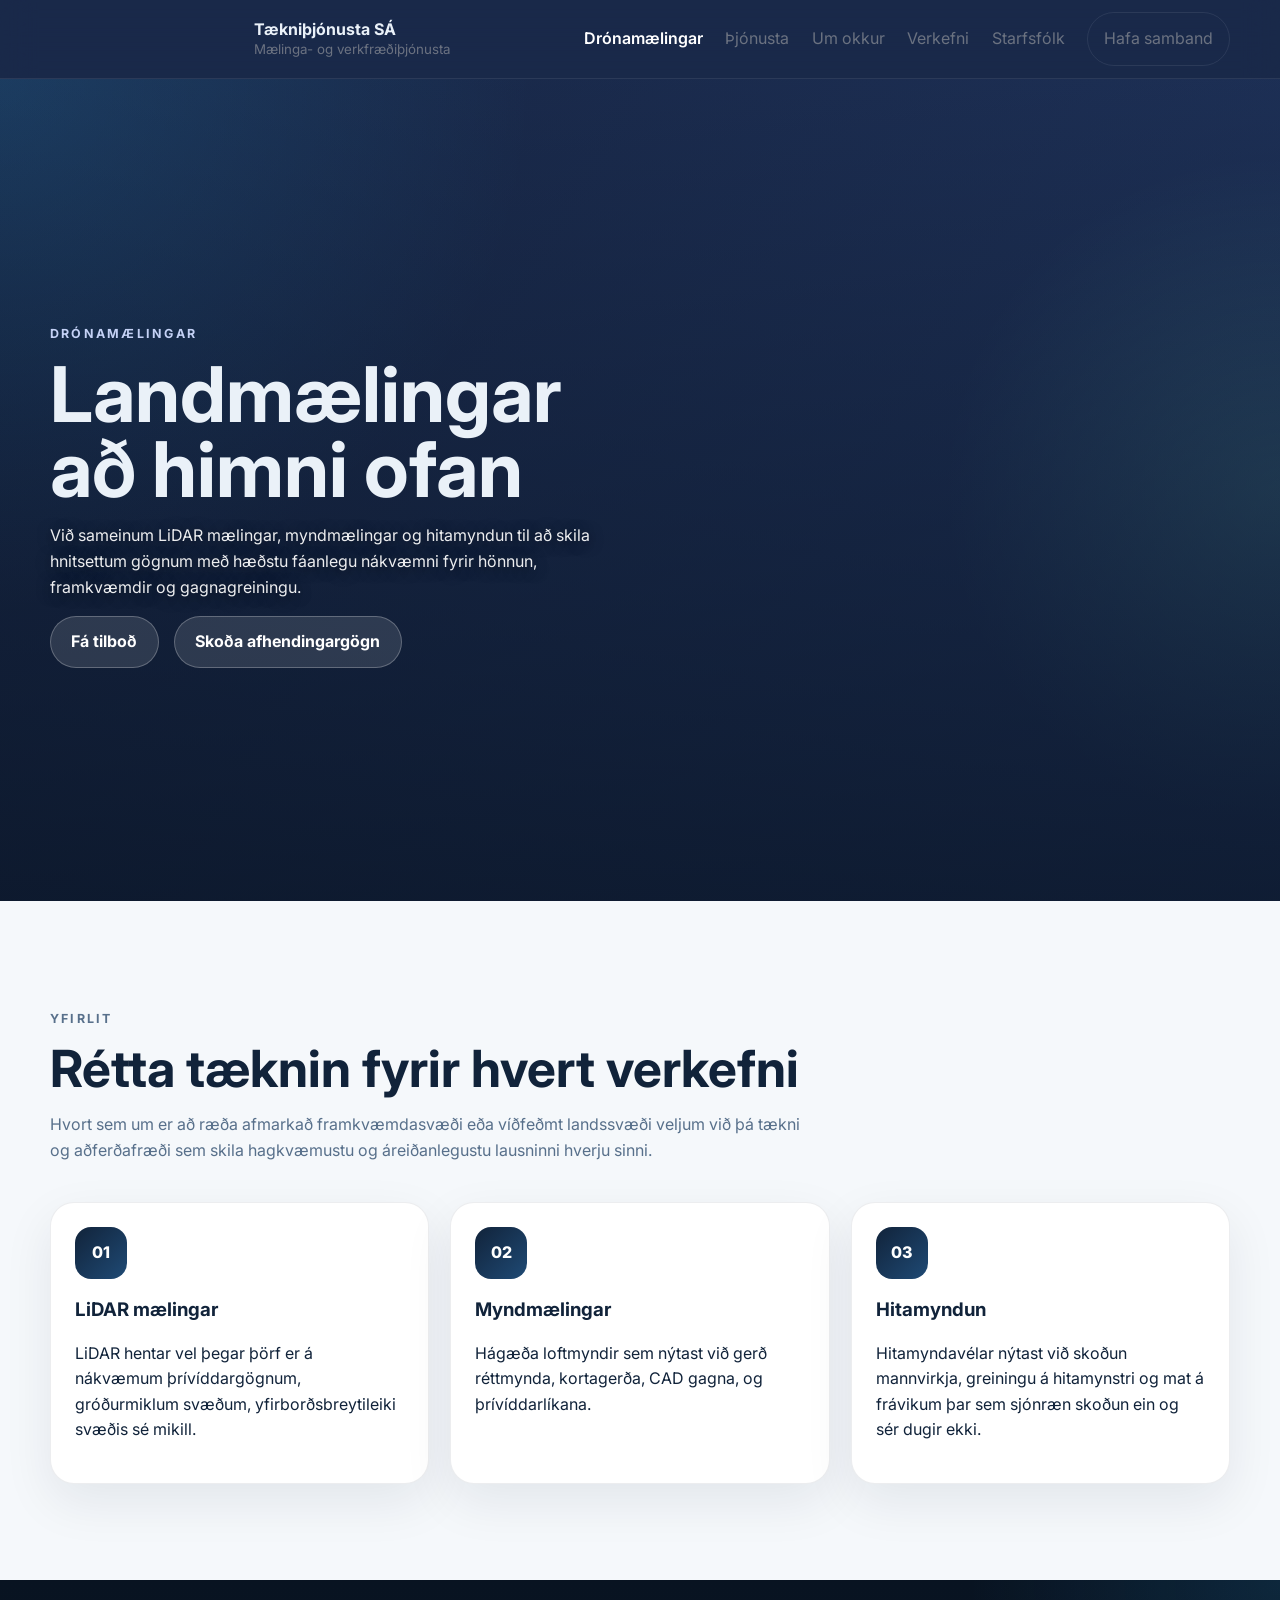
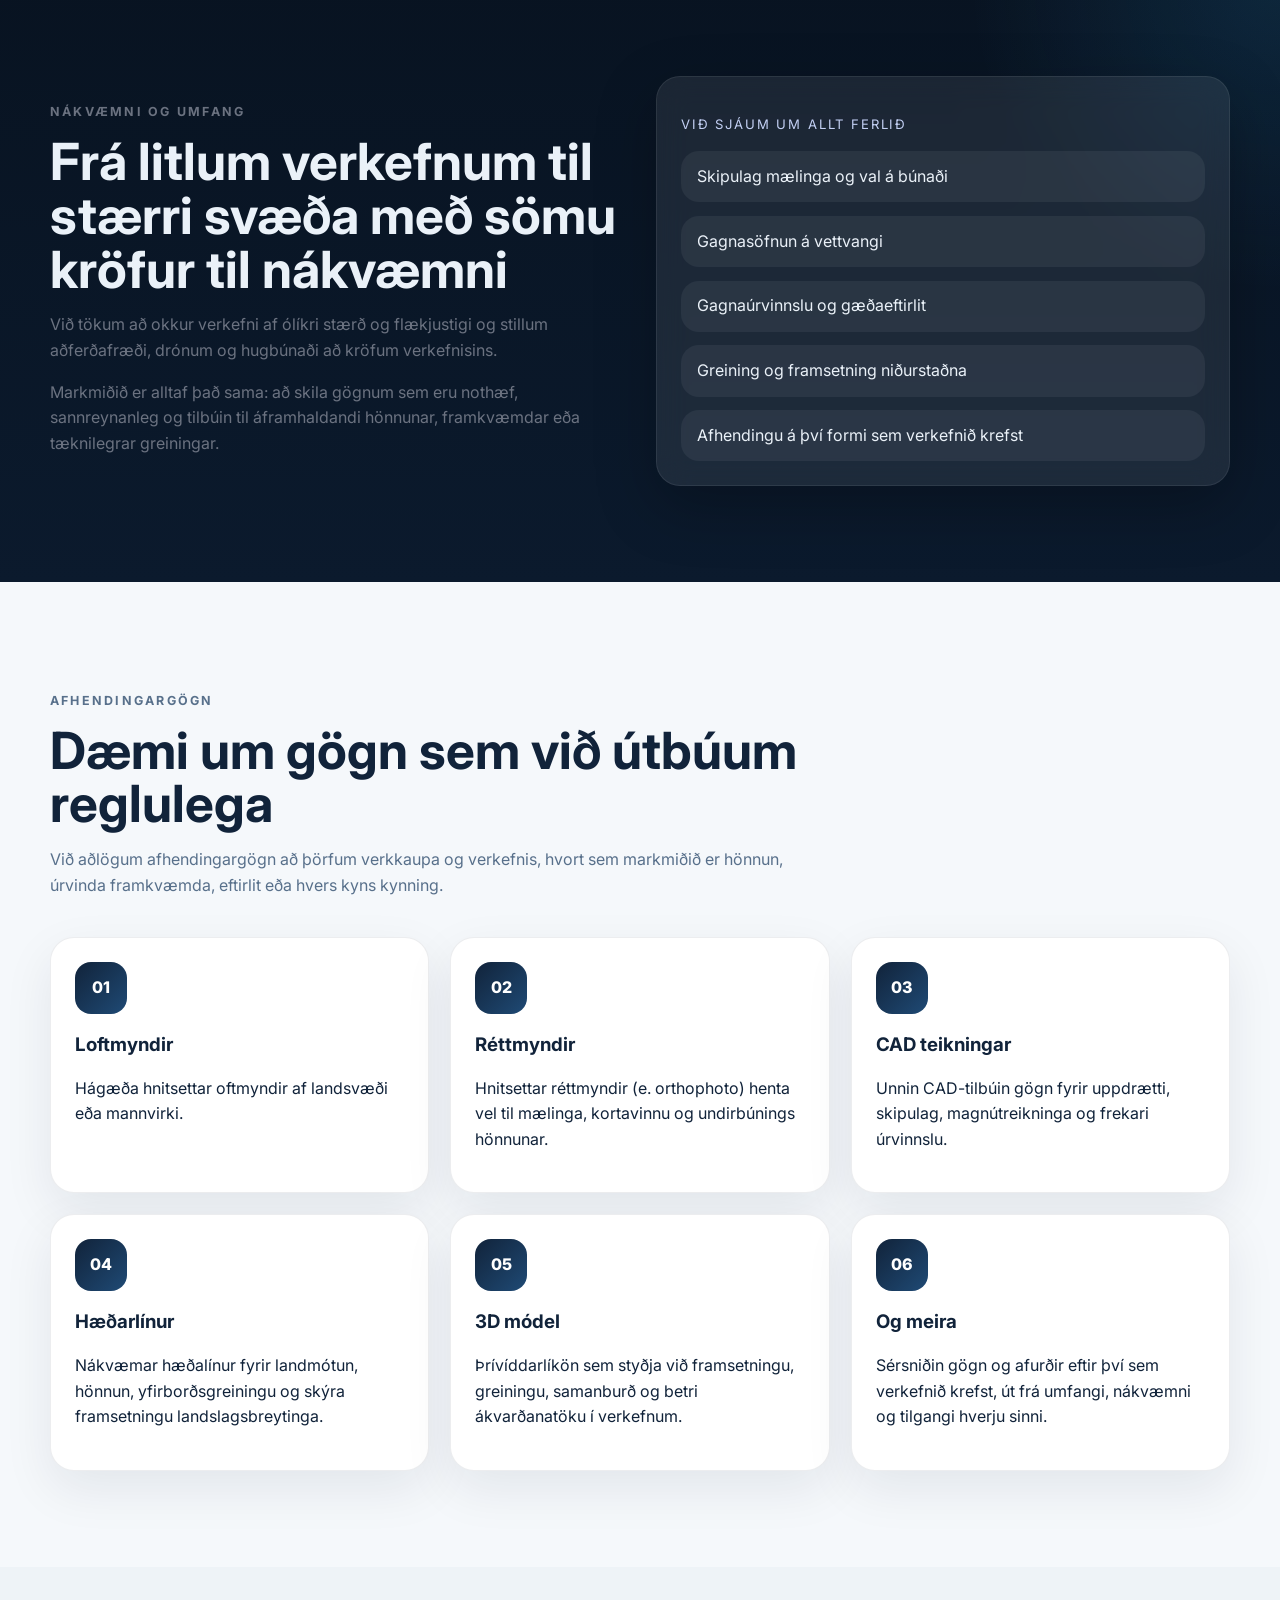
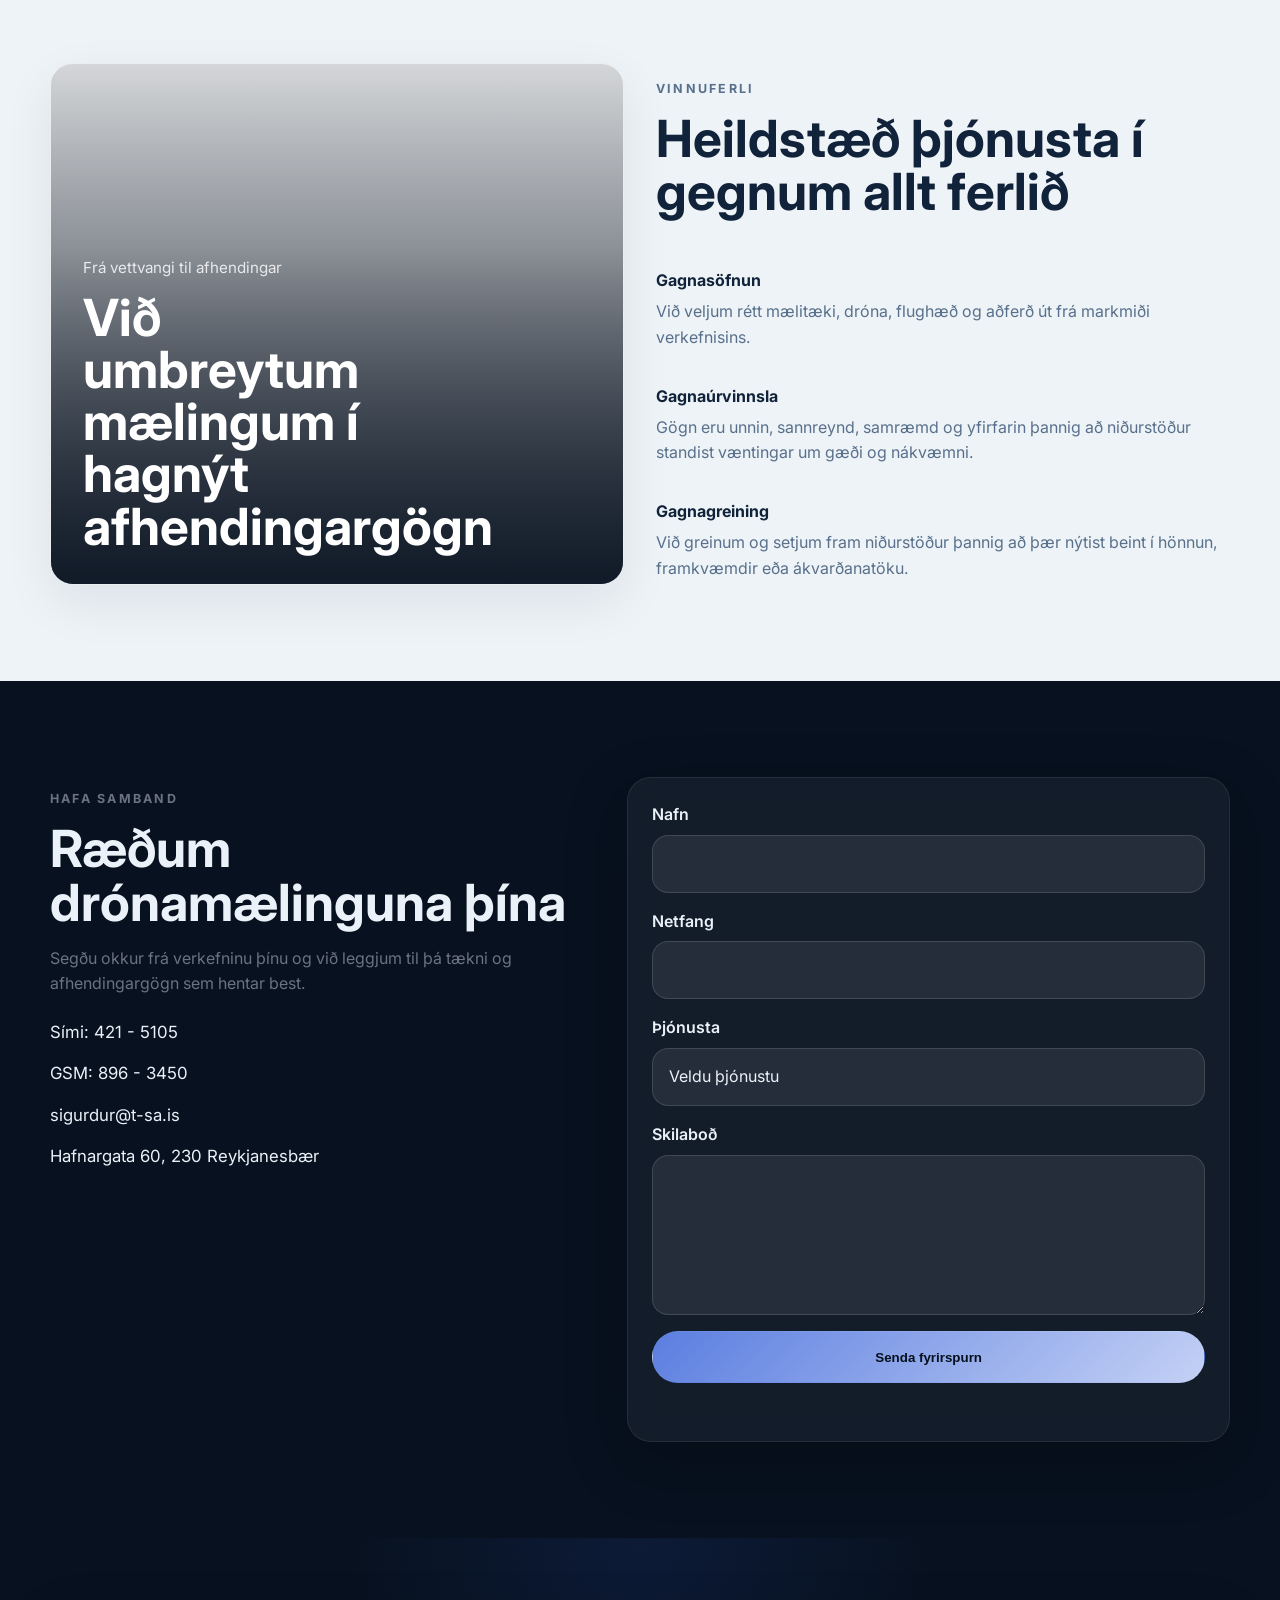
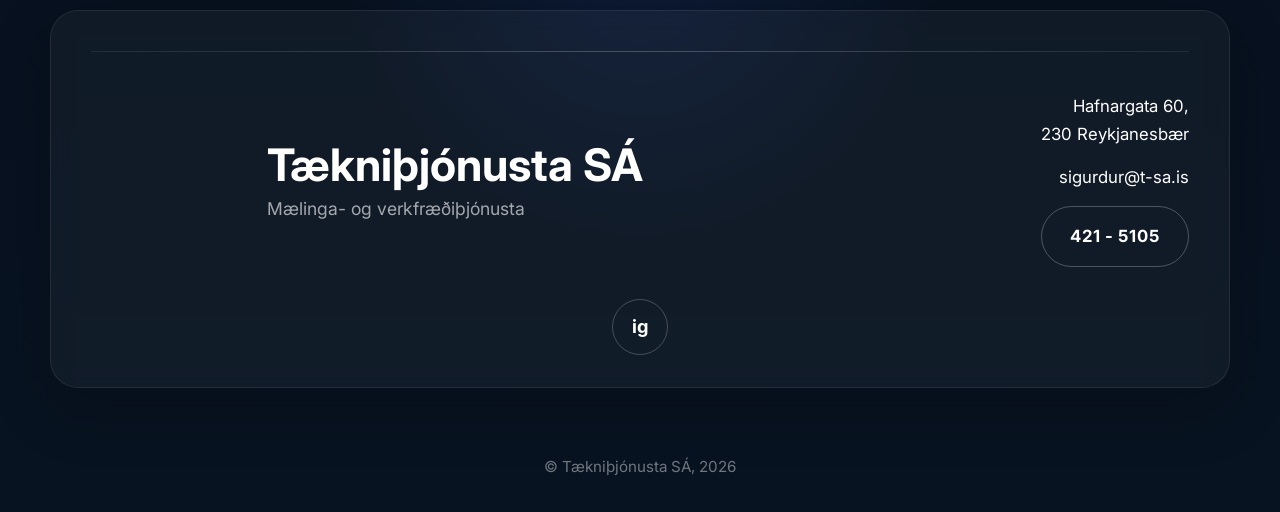
==== commit 53d01c9d: "Add files via upload" ====
--- a/dronamaelingar.html
+++ b/dronamaelingar.html
@@ -14,7 +14,7 @@
   <header class="site-header" id="top">
     <div class="container nav-wrapper">
       <a href="index.html" class="brand" aria-label="Tækniþjónusta SÁ heim">
-        <span class="brand-mark">TSÁ</span>
+         <img src="data/imgs/TSA_Tækniþjonusta-__logo-id-removebg-preview.png" alt="">
         <span class="brand-text">
           <strong>Tækniþjónusta SÁ</strong>
           <small>Mælinga- og verkfræðiþjónusta</small>
@@ -38,6 +38,9 @@
 
   <main>
     <section class="hero hero-drone">
+      <video class="hero-video" autoplay muted loop playsinline>
+  <source src="data/video/sandgerdir.mp4" type="video/mp4">
+</video>
       <div class="hero-overlay"></div>
       <div class="container hero-grid hero-grid-single">
         <div class="hero-content reveal visible">
@@ -48,10 +51,11 @@
           </p>
           <div class="hero-actions">
             <a href="#contact" class="btn btn-primary">Fá tilboð</a>
-            <a href="#deliverables" class="btn btn-secondary">Skoða afhendingargögn</a>
-          </div>
-        </div>
-
+            <a href="#deliverables" class="btn btn-primary">Skoða afhendingargögn</a>
+          </div>
+        </div>
+
+        <!--
         <aside class="hero-panel reveal visible">
           <div class="glass-card">
             <p class="panel-label">Kjarnalausnir</p>
@@ -63,6 +67,7 @@
             </ul>
           </div>
         </aside>
+        -->
       </div>
     </section>
 
@@ -242,8 +247,8 @@
             Segðu okkur frá verkefninu þínu og við leggjum til þá tækni og afhendingargögn sem hentar best.
           </p>
           <div class="contact-list">
-            <a href="tel:+3544215105">Sími: 421 5105</a>
-            <a href="tel:+3548963450">GSM: 896 3450</a>
+            <a href="tel:+3544215105">Sími: 421 - 5105</a>
+            <a href="tel:+3548963450">GSM: 896 - 3450</a>
             <a href="mailto:sigurdur@t-sa.is">sigurdur@t-sa.is</a>
             <span>Hafnargata 60, 230 Reykjanesbær</span>
           </div>
@@ -263,7 +268,7 @@
             <select id="service" name="service">
               <option value="">Veldu þjónustu</option>
               <option>LiDAR mælingar</option>
-              <option>Ljósmyndamælingar</option>
+              <option>Myndmælingar</option>
               <option>Hitamyndun</option>
               <option>Heildarlausn í drónamælingum</option>
             </select>
@@ -286,15 +291,13 @@
 
       <div class="footer-content">
         <div class="footer-brand-block">
-          <a href="#top" class="footer-brand" aria-label="Tækniþjónusta SÁ heim">
-            <span class="footer-brand-mark">TSÁ</span>
+          <a href="#" class="footer-brand" aria-label="Tækniþjónusta SÁ heim">
+             <img src="data/imgs/TSA_Tækniþjonusta-__logo-id-removebg-preview.png" alt="">
             <div class="footer-brand-copy">
               <strong>Tækniþjónusta SÁ</strong>
               <span>Mælinga- og verkfræðiþjónusta</span>
             </div>
           </a>
-
-          <p class="footer-tagline">Skilvirk og lausnamiðuð þjónusta í yfir 30 ár</p>
         </div>
 
         <div class="footer-contact-block">
--- a/styles.css
+++ b/styles.css
@@ -5,33 +5,13 @@
   --text: #eaf1f8;
   --muted: #6B7280;;
   --line: rgba(255, 255, 255, 0.08);
-  --accent: #35b7ff;
-  --accent-2: #81ffd1;
+  --accent: #5B7EE0;
+  --accent-2: #C4D1F5;
   --white: #ffffff;
   --shadow: 0 20px 60px rgba(0, 0, 0, 0.25);
   --radius: 24px;
   --container: min(1180px, calc(100% - 2rem));
 }
-
-:root {
-  --bg: #5B7EE0;
-  --bg-soft: #E8EEFF;      /* very light blue */
-  --panel: #F4F7FF;        /* almost white with blue tint */
-
-  --primary: #5B7EE0;
-  --primary-dark: #4666C9;
-  --accent: #2F4DB5;
-
-  --text-dark: #1A1A1A;
-  --text-light: #FFFFFF;
-  --text-muted: #6B7280;
-
-  --border: #D6DEFF;
-
-  --radius: 12px;
-}
-
-
 
 * { box-sizing: border-box; }
 html { scroll-behavior: smooth; }
@@ -81,6 +61,28 @@
 .brand-text { display: flex; flex-direction: column; line-height: 1.1; }
 .brand-text small { color: var(--muted); margin-top: 0.2rem; }
 
+.brand {
+  display: flex;
+  align-items: center;
+  gap: 0.9rem;
+  min-width: 0;
+}
+
+.brand img {
+  width: 190px;
+  height: auto;
+  display: block;
+  object-fit: contain;
+  flex-shrink: 0;
+}
+
+.brand-text {
+  display: flex;
+  flex-direction: column;
+  line-height: 1.1;
+  min-width: 0;
+}
+
 .site-nav {
   display: flex;
   align-items: center;
@@ -128,9 +130,34 @@
   background:
     radial-gradient(circle at top left, rgba(53, 183, 255, 0.20), transparent 35%),
     radial-gradient(circle at right center, rgba(129, 255, 209, 0.15), transparent 25%),
-    linear-gradient(120deg, rgba(3, 11, 21, 0.92), rgba(8, 24, 44, 0.84)),
-    url('https://images.unsplash.com/photo-1504917595217-d4dc5ebe6122?auto=format&fit=crop&w=1400&q=80') center/cover;
-}
+    linear-gradient(120deg, rgba(3, 11, 21, 0.72), rgba(8, 24, 44, 0.66));
+}
+
+.hero-video {
+  position: absolute;
+  inset: 0;
+  width: 100%;
+  height: 100%;
+  object-fit: cover;
+  z-index: 0;
+}
+
+.hero-overlay {
+  position: absolute;
+  inset: 0;
+  z-index: 1;
+  background: linear-gradient(to top, rgba(7, 17, 31, 0.78), rgba(7, 17, 31, 0.28));
+}
+
+.hero-grid {
+  position: relative;
+  z-index: 2;
+  display: grid;
+  grid-template-columns: 1.3fr 0.7fr;
+  gap: 2rem;
+  padding: 5rem 0;
+}
+
 .hero-overlay {
   position: absolute;
   inset: 0;
@@ -171,6 +198,12 @@
   flex-wrap: wrap;
   gap: 0.9rem;
 }
+.hero-text {
+  color: rgba(255, 255, 255, 0.92);
+  text-shadow: 0 2px 14px rgba(0, 0, 0, 0.55);
+  max-width: 55ch;
+}
+
 .btn {
   display: inline-flex;
   align-items: center;
@@ -192,6 +225,33 @@
   background: rgba(255,255,255,0.05);
 }
 .btn-full { width: 100%; }
+/* HERO BUTTON STYLE */
+.hero .btn-primary {
+  background: rgba(255, 255, 255, 0.12);   /* transparent */
+  color: #ffffff;
+  backdrop-filter: blur(10px);
+  border: 1px solid rgba(255, 255, 255, 0.25);
+}
+
+.hero .btn-secondary {
+  background: rgba(255, 255, 255, 0.05);   /* more subtle */
+  color: #ffffff;
+  border: 1px solid rgba(255, 255, 255, 0.18);
+}
+
+.hero .btn-primary:hover {
+  background: rgba(255, 255, 255, 0.2);
+  transform: translateY(-2px);
+}
+
+.hero .btn-secondary:hover {
+  background: rgba(255, 255, 255, 0.12);
+}
+
+.hero .btn {
+  backdrop-filter: blur(0.5px);
+  -webkit-backdrop-filter: blur(0.5px);
+}
 
 .hero-stats {
   display: flex;
@@ -293,6 +353,30 @@
   background: var(--white);
   border-radius: var(--radius);
 }
+
+.projects-cta {
+  display: flex;
+  justify-content: center;
+  margin-top: 2rem;
+}
+
+.projects-grid-archive {
+  grid-template-columns: repeat(3, 1fr);
+}
+
+@media (max-width: 1080px) {
+  .projects-grid-archive {
+    grid-template-columns: repeat(2, 1fr);
+  }
+}
+
+@media (max-width: 760px) {
+  .projects-grid-archive {
+    grid-template-columns: 1fr;
+  }
+}
+
+
 .card {
   padding: 1.5rem;
 }
@@ -515,9 +599,9 @@
 
 .footer-content {
   display: grid;
-  grid-template-columns: 1.45fr 0.95fr;
+  grid-template-columns: minmax(0, 1.3fr) minmax(260px, 0.7fr);
   gap: 2rem;
-  align-items: start;
+  align-items: center;
 }
 
 .footer-brand-block {
@@ -563,8 +647,31 @@
   font-size: 1.1rem;
 }
 
+.footer-brand {
+  display: flex;
+  align-items: center;
+  gap: 1rem;   /* was 1.2rem */
+}
+
+.footer-brand img {
+  width: 160px;
+  max-width: 100%;
+  height: auto;
+  display: block;
+  object-fit: contain;
+  flex-shrink: 0;
+}
+
+.footer-brand-copy {
+  display: flex;
+  flex-direction: column;
+  align-items: flex-start;
+  line-height: 1.12;
+  min-width: 0;
+}
+
 .footer-tagline {
-  margin: 1rem 0 0 7.3rem;
+  margin: 1rem 0 0;
   color: var(--white);
   font-size: 1rem;
   line-height: 1.5;
@@ -688,6 +795,10 @@
   .footer-contact-block a {
     font-size: 1rem;
   }
+
+  .footer-brand img {
+  width: 120px;
+}
 }
 
 .reveal {
